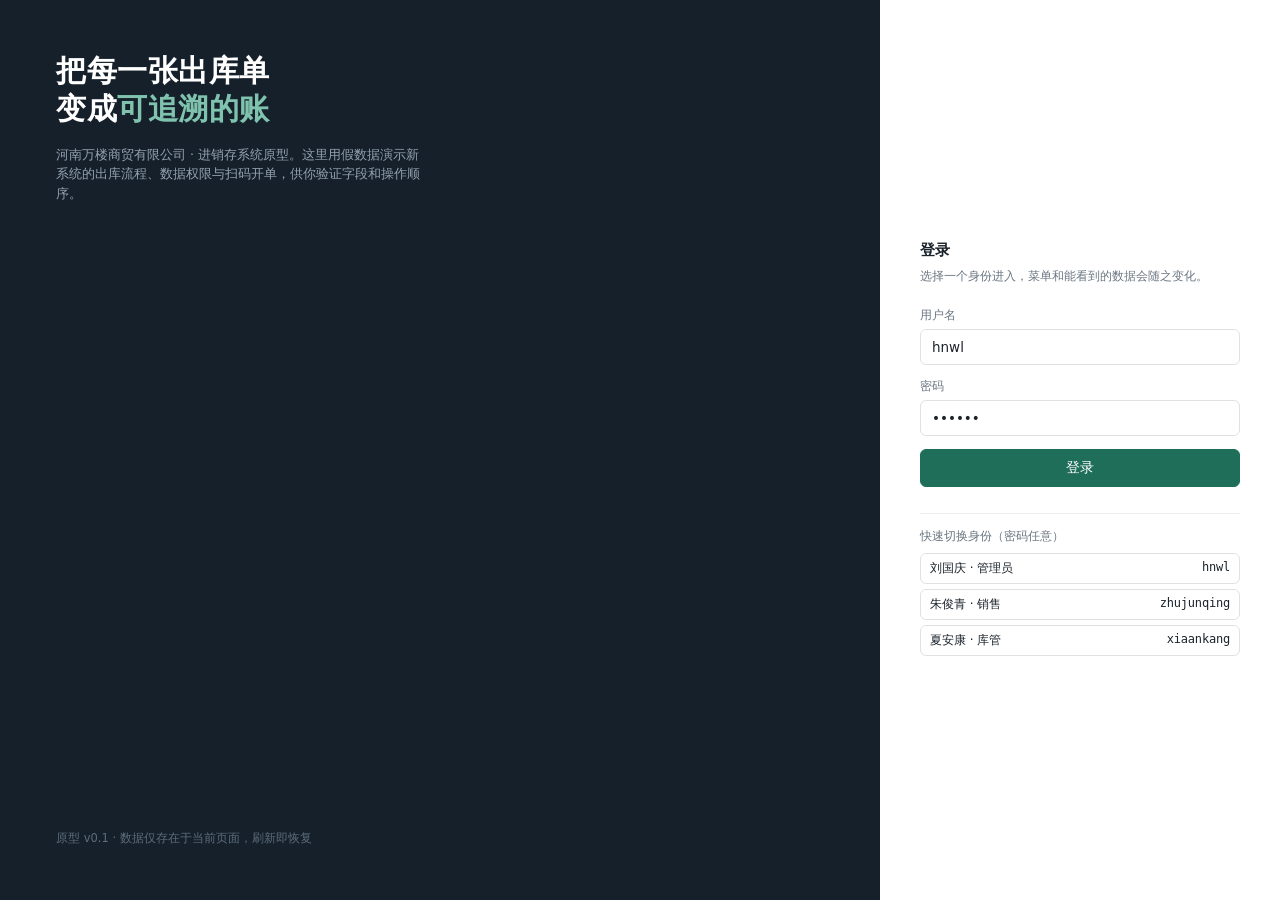
==== prototype/index.html @ 0d1f95a7 "初始化仓库：老系统框架梳理、出库单主线原型、供应商导入模板" ====
<!DOCTYPE html>
<html lang="zh-CN">
<head>
<meta charset="UTF-8">
<meta name="viewport" content="width=device-width, initial-scale=1">
<title>万楼进销存 · 原型</title>
<style>
:root{
  --ink:#16202B; --ink-2:#1E2B39; --ink-3:#2A3A4B;
  --paper:#F5F6F4; --line:#DFE3DF; --line-2:#EDEFEC;
  --text:#1B232B; --muted:#6B7681; --faint:#98A2AB;
  --brand:#1F6E5A; --brand-soft:#E6F0EC;
  --amber:#B9762B; --amber-soft:#FBF0E2;
  --rust:#A8442A; --rust-soft:#FAE9E4;
  --blue:#2C5C8A; --blue-soft:#E7EEF5;
  --r:6px;
  --mono:ui-monospace,"SF Mono",Menlo,Consolas,monospace;
  --sans:"Noto Sans SC","PingFang SC","Microsoft YaHei","Hiragino Sans GB",system-ui,sans-serif;
}
*{box-sizing:border-box}
html,body{margin:0;padding:0}
body{font-family:var(--sans);background:var(--paper);color:var(--text);font-size:13px;line-height:1.55;-webkit-font-smoothing:antialiased}
.num{font-variant-numeric:tabular-nums;font-feature-settings:"tnum"}
.mono{font-family:var(--mono);font-size:12px;letter-spacing:-.2px}
button{font-family:inherit;font-size:13px;cursor:pointer;border:none;background:none;color:inherit}
input,select,textarea{font-family:inherit;font-size:13px;color:var(--text)}
a{color:var(--brand);text-decoration:none}
:focus-visible{outline:2px solid var(--brand);outline-offset:1px}
@media (prefers-reduced-motion:reduce){*{transition:none!important;animation:none!important}}

/* ---------- shell ---------- */
.app{display:flex;min-height:100vh}
.side{width:172px;background:var(--ink);flex:0 0 172px;display:flex;flex-direction:column;position:sticky;top:0;height:100vh}
.logo{padding:16px 16px 14px;border-bottom:1px solid rgba(255,255,255,.07)}
.logo b{display:block;color:#fff;font-size:14px;letter-spacing:.5px;font-weight:600}
.logo span{display:block;color:#7C8A97;font-size:10.5px;margin-top:2px;letter-spacing:.3px}
.nav{overflow-y:auto;padding:6px 0 20px;flex:1}
.nav-group{padding:12px 16px 4px;color:#5D6C7A;font-size:10.5px;letter-spacing:.6px}
.nav a{display:flex;align-items:center;gap:8px;padding:7px 16px;color:#B8C4CE;font-size:12.5px;border-left:2px solid transparent}
.nav a:hover{background:var(--ink-2);color:#fff}
.nav a.on{background:var(--ink-2);color:#fff;border-left-color:#4FA88E}
.nav a.disabled{color:#4E5C69;cursor:not-allowed}
.nav a.disabled:hover{background:none}
.dot{width:4px;height:4px;border-radius:50%;background:currentColor;opacity:.5}

.main{flex:1;min-width:0;display:flex;flex-direction:column}
.top{height:48px;background:#fff;border-bottom:1px solid var(--line);display:flex;align-items:center;gap:14px;padding:0 20px;position:sticky;top:0;z-index:20}
.crumb{color:var(--muted);font-size:12px}
.crumb b{color:var(--text);font-weight:600}
.spacer{flex:1}
.role-switch{display:flex;align-items:center;gap:6px;background:var(--paper);border:1px solid var(--line);border-radius:var(--r);padding:3px 4px 3px 8px}
.role-switch select{border:none;background:none;padding:2px;font-size:12px}
.who{font-size:12px;color:var(--muted)}
.who b{color:var(--text);font-weight:600}
.content{padding:18px 20px 40px;max-width:1400px;width:100%}

/* ---------- primitives ---------- */
h1.page{font-size:17px;font-weight:600;margin:0 0 2px;letter-spacing:.2px}
.page-sub{color:var(--muted);font-size:12px;margin:0 0 14px}
.row{display:flex;gap:10px;align-items:center}
.btn{padding:6px 13px;border-radius:var(--r);border:1px solid var(--line);background:#fff;color:var(--text);font-size:12.5px;transition:background .12s}
.btn:hover{background:#FAFBFA}
.btn.primary{background:var(--brand);border-color:var(--brand);color:#fff}
.btn.primary:hover{background:#1A5E4D}
.btn.ghost{border-color:transparent;background:transparent;color:var(--muted);padding:5px 8px}
.btn.ghost:hover{background:var(--line-2);color:var(--text)}
.btn.sm{padding:3px 9px;font-size:12px}
.btn:disabled{opacity:.45;cursor:not-allowed}
.card{background:#fff;border:1px solid var(--line);border-radius:var(--r)}
.pad{padding:14px 16px}
.toolbar{display:flex;gap:8px;align-items:center;flex-wrap:wrap;margin-bottom:12px}
.field{display:flex;flex-direction:column;gap:4px}
.field>label{font-size:11.5px;color:var(--muted)}
.inp{border:1px solid var(--line);border-radius:var(--r);padding:6px 9px;background:#fff;min-width:0}
.inp:focus{border-color:var(--brand);outline:none;box-shadow:0 0 0 3px var(--brand-soft)}
.inp[readonly]{background:var(--paper);color:var(--muted)}

/* ---------- tables ---------- */
table{width:100%;border-collapse:collapse}
th{font-size:11.5px;font-weight:600;color:var(--muted);text-align:left;padding:9px 12px;border-bottom:1px solid var(--line);background:#FBFCFB;white-space:nowrap;position:sticky;top:0}
td{padding:9px 12px;border-bottom:1px solid var(--line-2);vertical-align:middle}
tbody tr:hover{background:#FCFDFC}
td.r,th.r{text-align:right}
.t-wrap{overflow:auto;max-height:calc(100vh - 220px)}

.tag{display:inline-block;padding:1.5px 7px;border-radius:3px;font-size:11.5px;line-height:1.55;white-space:nowrap}
.tag.wait{background:var(--amber-soft);color:var(--amber)}
.tag.ok{background:var(--brand-soft);color:var(--brand)}
.tag.no{background:var(--rust-soft);color:var(--rust)}
.tag.info{background:var(--blue-soft);color:var(--blue)}
.tag.mute{background:#F0F2F1;color:var(--muted)}

/* ---------- form ---------- */
.form-head{display:grid;grid-template-columns:repeat(auto-fit,minmax(158px,1fr));gap:12px 14px}
.sec-title{font-size:12px;font-weight:600;color:var(--text);margin:0 0 10px;display:flex;align-items:center;gap:8px}
.sec-title:after{content:"";flex:1;height:1px;background:var(--line-2)}
.lines{width:100%;border-collapse:collapse;margin-top:4px}
.lines th{position:static;background:#F7F9F7;font-size:11px;padding:7px 8px}
.lines td{padding:5px 8px;border-bottom:1px solid var(--line-2)}
.lines .cell{padding:4px 6px}
.lines input{border:1px solid transparent;background:transparent;border-radius:4px;padding:4px 6px;width:100%;text-align:right}
.lines input:hover{border-color:var(--line)}
.lines input:focus{border-color:var(--brand);background:#fff;outline:none;box-shadow:0 0 0 2px var(--brand-soft)}
.lines input.text{text-align:left}
.pick{display:block;width:100%;text-align:left;padding:5px 7px;border:1px dashed var(--line);border-radius:4px;color:var(--muted);font-size:12.5px;background:#fff}
.pick:hover{border-color:var(--brand);color:var(--brand);background:var(--brand-soft)}
.picked{font-size:12px;line-height:1.35}
.picked b{display:block;font-weight:600;color:var(--text)}
.picked span{color:var(--muted)}
.stockinfo{font-size:10.5px;color:var(--muted);margin-top:2px;white-space:nowrap}
.stockinfo b{font-weight:600;color:var(--brand)}
.stockinfo b.low{color:var(--rust)}
.rm{padding:2px 5px;color:var(--faint);border-radius:3px}
.rm:hover{color:var(--rust);background:var(--rust-soft)}
.total-bar{display:flex;justify-content:flex-end;gap:26px;padding:12px 4px 2px;align-items:baseline}
.total-bar div{text-align:right}
.total-bar span{display:block;font-size:11px;color:var(--muted)}
.total-bar b{font-size:16px;font-weight:600;font-variant-numeric:tabular-nums}
.total-bar b.big{color:var(--brand);font-size:19px}

.footbar{display:flex;gap:10px;align-items:center;margin-top:16px;padding-top:14px;border-top:1px solid var(--line-2)}
.hint{font-size:11.5px;color:var(--faint)}

/* ---------- modal ---------- */
.mask{position:fixed;inset:0;background:rgba(22,32,43,.42);z-index:60;display:flex;align-items:flex-start;justify-content:center;padding-top:7vh}
.modal{background:#fff;border-radius:8px;width:min(860px,94vw);max-height:82vh;display:flex;flex-direction:column;box-shadow:0 12px 40px rgba(0,0,0,.18)}
.modal header{padding:13px 16px;border-bottom:1px solid var(--line);display:flex;align-items:center;gap:10px}
.modal header b{font-size:13.5px;font-weight:600}
.modal .body{overflow:auto;padding:0}
.modal footer{padding:11px 16px;border-top:1px solid var(--line);display:flex;gap:8px;justify-content:flex-end}
.pick-row{cursor:pointer}
.pick-row:hover{background:var(--brand-soft)}
.x{margin-left:auto;font-size:16px;color:var(--faint);padding:2px 6px;border-radius:4px}
.x:hover{background:var(--line-2);color:var(--text)}

/* ---------- login ---------- */
.login{min-height:100vh;display:grid;grid-template-columns:1fr 400px}
.login .left{background:var(--ink);color:#fff;padding:52px 56px;display:flex;flex-direction:column;justify-content:space-between}
.login .left h2{font-size:30px;line-height:1.28;margin:0;font-weight:600;letter-spacing:.5px;max-width:15em}
.login .left h2 em{font-style:normal;color:#7FC3AE}
.login .left p{color:#93A2AF;font-size:12.5px;max-width:30em;margin:16px 0 0}
.login .foot{color:#5D6C7A;font-size:11.5px}
.login .right{background:#fff;padding:52px 40px;display:flex;flex-direction:column;justify-content:center}
.login .right h3{font-size:15px;margin:0 0 4px;font-weight:600}
.login .right p{color:var(--muted);font-size:12px;margin:0 0 22px}
.login .field{margin-bottom:13px}
.login .inp{padding:9px 11px;font-size:13.5px}
.login .btn{width:100%;justify-content:center;padding:9px;font-size:13.5px}
.demo-users{margin-top:26px;border-top:1px solid var(--line-2);padding-top:14px}
.demo-users div{font-size:11.5px;color:var(--muted);margin-bottom:7px}
.demo-user{display:flex;width:100%;justify-content:space-between;padding:6px 9px;border:1px solid var(--line);border-radius:var(--r);margin-bottom:5px;font-size:12px}
.demo-user:hover{border-color:var(--brand);background:var(--brand-soft)}

/* ---------- mobile scan ---------- */
.scan-wrap{display:flex;gap:26px;flex-wrap:wrap;align-items:flex-start}
.phone{width:300px;background:#fff;border:1px solid var(--line);border-radius:22px;padding:12px;box-shadow:0 8px 24px rgba(22,32,43,.08)}
.phone .cam{background:#0D1419;border-radius:12px;height:190px;position:relative;overflow:hidden;display:flex;align-items:center;justify-content:center}
.cam .frame{width:150px;height:110px;border:1.5px solid rgba(127,195,174,.75);border-radius:6px;position:relative}
.cam .laser{position:absolute;left:6px;right:6px;height:1.5px;background:#7FC3AE;box-shadow:0 0 8px #7FC3AE;animation:scan 2.2s ease-in-out infinite}
@keyframes scan{0%,100%{top:12px}50%{top:96px}}
.cam small{position:absolute;bottom:8px;color:#7C8A97;font-size:10px}
.phone .list{margin-top:10px}
.phone .line{display:flex;justify-content:space-between;padding:7px 4px;border-bottom:1px solid var(--line-2);font-size:12px}
.phone .line small{color:var(--muted);display:block}
.phone .btns{display:flex;gap:6px;margin-top:10px}
.phone .btns .btn{flex:1;text-align:center;padding:7px 0;font-size:12px}
.aside-note{flex:1;min-width:260px;font-size:12.5px;color:var(--muted);line-height:1.75}
.aside-note h4{font-size:13px;color:var(--text);margin:0 0 8px;font-weight:600}
.aside-note code{font-family:var(--mono);background:var(--paper);padding:1px 5px;border-radius:3px;font-size:11.5px;color:var(--text)}

.banner{background:var(--blue-soft);border:1px solid #CFDFEE;color:#24507A;border-radius:var(--r);padding:8px 12px;font-size:12px;margin-bottom:14px;display:flex;gap:8px;align-items:center}
.banner b{font-weight:600}
.empty{text-align:center;color:var(--faint);padding:46px 10px;font-size:12.5px}
.toast{position:fixed;bottom:24px;left:50%;transform:translateX(-50%);background:var(--ink);color:#fff;padding:9px 16px;border-radius:var(--r);font-size:12.5px;z-index:80;box-shadow:0 6px 20px rgba(0,0,0,.2)}
</style>
</head>
<body>
<div id="root"></div>
<div id="overlay"></div>
<script>
/* =========================================================
   万楼进销存 · 出库单主线原型
   数据全部在内存，刷新即重置。仅用于流程验证。
   ========================================================= */

const RATE = 13;
const money = n => (Math.round(n * 100) / 100).toLocaleString('zh-CN', {minimumFractionDigits: 2, maximumFractionDigits: 2});
const qty = n => (Math.round(n * 1000) / 1000).toLocaleString('zh-CN');
const esc = s => String(s ?? '').replace(/[&<>"]/g, c => ({'&':'&amp;','<':'&lt;','>':'&gt;','"':'&quot;'}[c]));

/* ---------- 用户与角色 ---------- */
const USERS = [
  {id:'u1', name:'刘国庆', login:'hnwl', role:'管理员', scope:'all'},
  {id:'u2', name:'朱俊青', login:'zhujunqing', role:'销售', scope:'own'},
  {id:'u3', name:'夏安康', login:'xiaankang', role:'库管', scope:'audit'}
];

/* ---------- 基础资料 ---------- */
const BRANDS = ['3M','德乐','沃尔','上升','中垒','ABB','国产','长园'];
const UNITS = ['套','个','箱','米','卷','包','付'];

const MATERIALS = [
  {id:'m01', sn:'10001004', brand:'3M',   name:'10kV三芯户内终端',        model:'5623PST-G-CN',      unit:'箱', barcode:'6901234500017', stock:171, cost:496.90, min:20, max:400, price:690.00},
  {id:'m02', sn:'10001005', brand:'3M',   name:'10kV三芯户内终端',        model:'5624PST-G1-CN',     unit:'箱', barcode:'6901234500024', stock:178, cost:592.29, min:20, max:400, price:820.00},
  {id:'m03', sn:'10001006', brand:'3M',   name:'10kV三芯户内终端',        model:'5624PST-G2-CN',     unit:'箱', barcode:'6901234500031', stock:267, cost:624.97, min:20, max:400, price:860.00},
  {id:'m04', sn:'10001007', brand:'3M',   name:'10kV三芯户内终端',        model:'5625PST-G-CN',      unit:'箱', barcode:'6901234500048', stock:96,  cost:688.30, min:15, max:300, price:940.00},
  {id:'m05', sn:'10001008', brand:'3M',   name:'10kV单芯户内终端',        model:'5623K-CN',          unit:'套', barcode:'6901234500055', stock:212, cost:318.40, min:30, max:500, price:450.00},
  {id:'m06', sn:'30013112', brand:'德乐', name:'10kV冷缩三芯户内终端',    model:'德乐NLS-15/3.1(25-50)', unit:'套', barcode:'6970453301129', stock:64, cost:186.20, min:20, max:300, price:268.00},
  {id:'m07', sn:'0013030',  brand:'德乐', name:'德乐低压热缩终端',        model:'SY-1/4.2（70-120）', unit:'套', barcode:'6970453001304', stock:12, cost:42.80,  min:30, max:400, price:65.00},
  {id:'m08', sn:'0043179',  brand:'上升', name:'钎焊铜铝端子',            model:'DTLQ-95',           unit:'个', barcode:'6930017004319', stock:1840,cost:8.65,   min:200,max:3000,price:13.50},
  {id:'m09', sn:'0043231',  brand:'上升', name:'钎焊铜铝端子',            model:'DTL-S-240',         unit:'个', barcode:'6930017004326', stock:620, cost:22.40,  min:100,max:1500,price:34.00},
  {id:'m10', sn:'4000120',  brand:'沃尔', name:'沃尔10kV冷缩三芯户内终端150-240', model:'沃尔150-240', unit:'套', barcode:'6971488001203', stock:88, cost:283.19, min:20, max:200, price:396.00},
  {id:'m11', sn:'4000121',  brand:'沃尔', name:'沃尔10kV三芯户内终端25-50', model:'沃尔25-50',    unit:'套', barcode:'6971488001210', stock:53, cost:245.13, min:20, max:200, price:342.00},
  {id:'m12', sn:'5000031',  brand:'中垒', name:'热缩管母排盒',            model:'ZLM-10/3',          unit:'付', barcode:'6950334000311', stock:340, cost:36.50,  min:50, max:600, price:56.00},
  {id:'m13', sn:'6000118',  brand:'ABB',  name:'冷缩中间接头',            model:'CSTI-15/3',         unit:'套', barcode:'6907822001185', stock:27, cost:742.60, min:10, max:120, price:1020.00},
  {id:'m14', sn:'7000205',  brand:'长园', name:'绝缘热缩带',              model:'CY-50mm',           unit:'卷', barcode:'6923445002052', stock:410, cost:18.90,  min:50, max:800, price:29.00}
];

const CLIENTS = [
  {id:'c01', sn:'C000052024052800001', name:'武汉鑫骏沙商贸有限公司',     region:'湖北武汉', sales:'朱俊青', level:'L1', credit:100000},
  {id:'c02', sn:'C000052024052800002', name:'万楼淘宝店',                 region:'河南郑州', sales:'朱俊青', level:'L1', credit:0},
  {id:'c03', sn:'C000052024052800003', name:'重庆九度机电设备有限公司',   region:'重庆',     sales:'夏安康', level:'L1', credit:80000},
  {id:'c04', sn:'C000052024060100004', name:'山东明尔信电气有限公司',     region:'山东济南', sales:'夏安康', level:'L2', credit:60000},
  {id:'c05', sn:'C000052024060100005', name:'罗定天玑星',                 region:'广东云浮', sales:'朱俊青', level:'L1', credit:0},
  {id:'c06', sn:'C000052024060100006', name:'陕西杰创自动化有限公司',     region:'陕西西安', sales:'夏天行', level:'L1', credit:150000},
  {id:'c07', sn:'C000052024060100007', name:'江苏通光电子线缆股份有限公司', region:'江苏南通', sales:'杨莉',   level:'L2', credit:200000},
  {id:'c08', sn:'C000052024060100008', name:'郑州深沃电气科技有限公司',   region:'河南郑州', sales:'朱俊青', level:'L1', credit:50000}
];

const SUPPLIERS = [
  {id:'s06', sn:'3006', name:'郑州深沃电气科技有限公司'},
  {id:'s02', sn:'3002', name:'宁波豪洋高新物资有限公司'},
  {id:'s01', sn:'3001', name:'郑州龙升机电设备有限公司'},
  {id:'s10', sn:'3010', name:'温州上升电力科技有限公司'}
];

/* ---------- 初始单据 ---------- */
let DOC_SEQ = 2712;
const ledgers = [];

const docs = [
  {id:'d1', sn:'hnwlo000052026102102711', date:'2026-10-21', clientId:'c05', sales:'朱俊青', stock:'郑州公司仓',
   contract:'HNWLS00120261014031', invoiceStatus:2, status:'ok', note:'客户自提', createBy:'朱俊青', auditBy:'刘国庆',
   lines:[{mid:'m01', n:6, taxUnit:690}, {mid:'m08', n:120, taxUnit:13.5}]},
  {id:'d2', sn:'hnwlo000052026102102710', date:'2026-10-21', clientId:'c05', sales:'朱俊青', stock:'郑州公司仓',
   contract:'HNWLS00420261009021', invoiceStatus:0, status:'ok', note:'', createBy:'朱俊青', auditBy:'刘国庆',
   lines:[{mid:'m02', n:8, taxUnit:820}, {mid:'m05', n:4, taxUnit:450}]},
  {id:'d3', sn:'hnwlo000052026102102709', date:'2026-10-21', clientId:'c04', sales:'夏安康', stock:'郑州公司仓',
   contract:'HNWLS00420261021011', invoiceStatus:1, status:'wait', note:'等客户确认收货地址', createBy:'夏安康',
   lines:[{mid:'m06', n:14, taxUnit:268}]},
  {id:'d4', sn:'hnwlo000052026102002708', date:'2026-10-20', clientId:'c01', sales:'朱俊青', stock:'郑州公司仓',
   contract:'HNWLS00120261020027', invoiceStatus:0, status:'wait', note:'', createBy:'朱俊青',
   lines:[{mid:'m03', n:10, taxUnit:860}, {mid:'m09', n:50, taxUnit:34}]},
  {id:'d5', sn:'hnwlo000052026101902705', date:'2026-10-19', clientId:'c06', sales:'夏天行', stock:'郑州公司仓',
   contract:'HNWLS01720261019012', invoiceStatus:2, status:'no', note:'', createBy:'夏天行', auditBy:'刘国庆',
   auditReason:'客户要求改型号，驳回重开', lines:[{mid:'m13', n:2, taxUnit:1020}]},
  {id:'d6', sn:'hnwlo000052026101802702', date:'2026-10-18', clientId:'c07', sales:'杨莉', stock:'郑州公司仓',
   contract:'HNWLS01320261018008', invoiceStatus:1, status:'ok', note:'随车发货', createBy:'杨莉', auditBy:'刘国庆',
   lines:[{mid:'m04', n:3, taxUnit:940}, {mid:'m14', n:40, taxUnit:29}]}
];

/* 已审核单据的库存已扣，这里同步扣掉，避免演示数字对不上 */
docs.filter(d => d.status === 'ok').forEach(d => {
  d.lines.forEach(l => {
    const m = MATERIALS.find(x => x.id === l.mid);
    if (m) { m.stock -= l.n; ledgers.push({date:d.date, sn:d.sn, mid:l.mid, n:-l.n, after:m.stock}); }
  });
});

/* ---------- 状态 ---------- */
const S = {
  user: null,
  view: 'out-list',       // out-list | out-new | out-detail | stock | scan
  detailId: null,
  draft: null,
  stockKw: '',
  docStatus: '',
  toast: null
};

/* ---------- 计算 ---------- */
function lineCalc(l) {
  const q = Number(l.n) || 0;
  const t = Number(l.taxUnit) || 0;
  const taxSum = q * t;
  const noUnit = t / (1 + RATE / 100);
  return {q, taxUnit: t, taxSum, noUnit, noSum: taxSum / (1 + RATE / 100)};
}
function docTotals(d) {
  let tax = 0, no = 0;
  d.lines.forEach(l => { const c = lineCalc(l); tax += c.taxSum; no += c.noSum; });
  return {tax, no};
}
/* 可用 = 实存 - 待审核单据占用 */
function lockedQty(mid) {
  let n = 0;
  docs.filter(d => d.status === 'wait').forEach(d => d.lines.forEach(l => { if (l.mid === mid) n += Number(l.n) || 0; }));
  if (S.draft) S.draft.lines.forEach(l => { if (l.mid === mid) n += Number(l.n) || 0; });
  return n;
}
const mat = id => MATERIALS.find(m => m.id === id);
const cli = id => CLIENTS.find(c => c.id === id);
const avail = mid => { const m = mat(mid); return m ? m.stock - lockedQty(mid) : 0; };

/* 数据级权限：销售只看自己的 */
function visibleDocs() {
  if (S.user.scope === 'all') return docs;
  if (S.user.scope === 'audit') return docs;
  return docs.filter(d => d.sales === S.user.name || d.createBy === S.user.name);
}
function visibleClients() {
  if (S.user.scope === 'own') return CLIENTS.filter(c => c.sales === S.user.name);
  return CLIENTS;
}

/* ---------- 路由 ---------- */
function go(view, id) {
  S.view = view;
  if (id !== undefined) S.detailId = id;
  if (view === 'out-new' && !S.draft) S.draft = newDraft();
  render();
  window.scrollTo(0, 0);
}
function newDraft() {
  const today = new Date();
  const iso = today.toISOString().slice(0, 10);
  return {date: iso, clientId:'', sales: S.user.name, stock:'郑州公司仓',
          contract:'', invoiceStatus:2, note:'', receiving:'', logistics:'', lines:[]};
}
function toast(msg) {
  S.toast = msg;
  render();
  setTimeout(() => { S.toast = null; render(); }, 2200);
}

/* =========================================================
   渲染
   ========================================================= */
function render() {
  const root = document.getElementById('root');
  if (!S.user) { root.innerHTML = viewLogin(); return; }
  root.innerHTML = `<div class="app">
    ${viewSide()}
    <div class="main">
      ${viewTop()}
      <div class="content">${viewBody()}</div>
    </div>
  </div>${S.toast ? `<div class="toast">${esc(S.toast)}</div>` : ''}`;
  document.getElementById('overlay').innerHTML = '';
}

/* ---------- 登录 ---------- */
function viewLogin() {
  return `<div class="login">
    <div class="left">
      <div>
        <h2>把每一张出库单<br>变成<em>可追溯的账</em></h2>
        <p>河南万楼商贸有限公司 · 进销存系统原型。这里用假数据演示新系统的出库流程、数据权限与扫码开单，供你验证字段和操作顺序。</p>
      </div>
      <div class="foot">原型 v0.1 · 数据仅存在于当前页面，刷新即恢复</div>
    </div>
    <div class="right">
      <h3>登录</h3>
      <p>选择一个身份进入，菜单和能看到的数据会随之变化。</p>
      <div class="field"><label>用户名</label><input class="inp" id="lg-u" value="hnwl"></div>
      <div class="field"><label>密码</label><input class="inp" type="password" id="lg-p" value="123456"></div>
      <button class="btn primary" onclick="doLogin()">登录</button>
      <div class="demo-users">
        <div>快速切换身份（密码任意）</div>
        ${USERS.map(u => `<button class="demo-user" onclick="loginAs('${u.id}')">
          <span>${esc(u.name)} · ${esc(u.role)}</span><span class="mono">${esc(u.login)}</span></button>`).join('')}
      </div>
    </div>
  </div>`;
}
function loginAs(id) { S.user = USERS.find(u => u.id === id); S.view = 'out-list'; render(); }
function doLogin() {
  const name = document.getElementById('lg-u').value.trim();
  const u = USERS.find(x => x.login === name) || USERS[0];
  S.user = u; S.view = 'out-list'; render();
}

/* ---------- 侧边栏 ---------- */
function viewSide() {
  const u = S.user;
  const can = S.view;
  const item = (label, view, role) => {
    const locked = role && role !== u.scope;
    return `<a href="#" class="${can===view?'on':''} ${locked?'disabled':''}"
      ${locked?'':`onclick="go('${view}');return false;"`}>${label}</a>`;
  };
  return `<aside class="side">
    <div class="logo"><b>万楼进销存</b><span>河南万楼商贸有限公司</span></div>
    <nav class="nav">
      <div class="nav-group">库存</div>
      ${item('出库单','out-list')}
      ${item('新建出库单','out-new')}
      ${item('库存查询','stock')}
      ${item('扫码出库','scan')}
      <div class="nav-group">基础资料</div>
      <a href="#" class="disabled">入库单</a>
      <a href="#" class="disabled">客户管理</a>
      <a href="#" class="disabled">物料管理</a>
      <a href="#" class="disabled">供应商管理</a>
      <div class="nav-group">报表</div>
      <a href="#" class="disabled">收发存汇总</a>
      <a href="#" class="disabled">应收账款</a>
      <div class="nav-group">系统</div>
      <a href="#" class="disabled">用户与角色</a>
      <a href="#" class="disabled">审批流程</a>
    </nav>
  </aside>`;
}
function viewTop() {
  const titles = {'out-list':'出库单','out-new':'新建出库单','out-detail':'出库单详情','stock':'库存查询','scan':'扫码出库'};
  const u = S.user;
  return `<div class="top">
    <div class="crumb">库存 / <b>${titles[S.view] || ''}</b></div>
    <div class="spacer"></div>
    <div class="role-switch">
      <span class="who">切换身份</span>
      <select onchange="loginAs(this.value)">
        ${USERS.map(x => `<option value="${x.id}" ${x.id===u.id?'selected':''}>${esc(x.name)} · ${esc(x.role)}</option>`).join('')}
      </select>
    </div>
    <div class="who">当前：<b>${esc(u.name)}</b>（${esc(u.role)}）</div>
    <button class="btn ghost" onclick="S.user=null;render()">退出</button>
  </div>`;
}

function viewBody() {
  if (S.view === 'out-list') return viewOutList();
  if (S.view === 'out-new') return viewOutNew();
  if (S.view === 'out-detail') return viewOutDetail();
  if (S.view === 'stock') return viewStock();
  if (S.view === 'scan') return viewScan();
  return '';
}

/* ---------- 出库单列表 ---------- */
function viewOutList() {
  const u = S.user;
  let list = visibleDocs();
  if (S.docStatus) list = list.filter(d => d.status === S.docStatus);
  list = list.slice().sort((a, b) => b.sn.localeCompare(a.sn));
  const stTag = s => s === 'ok' ? '<span class="tag ok">审核通过</span>'
    : s === 'no' ? '<span class="tag no">审核驳回</span>' : '<span class="tag wait">待审核</span>';
  const invTag = i => i === 0 ? '<span class="tag mute">暂不开票</span>'
    : i === 1 ? '<span class="tag info">已开票</span>' : '<span class="tag mute">随货开</span>';

  const banner = u.scope === 'own'
    ? `<div class="banner"><b>销售权限</b>当前身份是销售「${esc(u.name)}」，只能看到自己负责的客户和单据。切到管理员可以看全部。</div>`
    : u.scope === 'audit'
    ? `<div class="banner"><b>库管权限</b>能看到全部单据，但只有审核和扫码权限，不能改客户资料和价格。</div>`
    : `<div class="banner"><b>管理员权限</b>全部客户、全部单据、全部价格可见，可审核可改。</div>`;

  return `${banner}
  <h1 class="page">出库单</h1>
  <p class="page-sub">共 ${list.length} 张单据${u.scope==='own'?'（我的）':'（全部）'}。点单号看详情，待审核的可以审核。</p>
  <div class="toolbar">
    <select class="inp" onchange="S.docStatus=this.value;render()">
      <option value="">全部状态</option>
      <option value="wait" ${S.docStatus==='wait'?'selected':''}>待审核</option>
      <option value="ok" ${S.docStatus==='ok'?'selected':''}>审核通过</option>
      <option value="no" ${S.docStatus==='no'?'selected':''}>审核驳回</option>
    </select>
    <div class="spacer"></div>
    <button class="btn primary" onclick="S.draft=null;go('out-new')">新建出库单</button>
  </div>
  <div class="card">
    <div class="t-wrap">
      <table>
        <thead><tr>
          <th>出库单号</th><th>出库日期</th><th>客户</th><th>销售</th><th>销售合同</th>
          <th>状态</th><th>发票</th><th class="r">含税总价</th><th class="r">不含税</th><th>发起人</th>
        </tr></thead>
        <tbody>
        ${list.length ? list.map(d => {
          const t = docTotals(d);
          return `<tr>
            <td><a href="#" class="mono" onclick="go('out-detail','${d.id}');return false;">${esc(d.sn)}</a></td>
            <td class="num">${esc(d.date)}</td>
            <td>${esc(cli(d.clientId)?.name || '—')}</td>
            <td>${esc(d.sales)}</td>
            <td class="mono">${esc(d.contract || '—')}</td>
            <td>${stTag(d.status)}</td>
            <td>${invTag(d.invoiceStatus)}</td>
            <td class="r num"><b>${money(t.tax)}</b></td>
            <td class="r num" style="color:var(--muted)">${money(t.no)}</td>
            <td>${esc(d.createBy)}</td>
          </tr>`;
        }).join('') : `<tr><td colspan="10" class="empty">这个筛选下没有单据</td></tr>`}
        </tbody>
      </table>
    </div>
  </div>`;
}

/* ---------- 新建出库单 ---------- */
function viewOutNew() {
  const d = S.draft;
  const myClients = visibleClients();
  const client = cli(d.clientId);
  const totals = docTotals(d);
  const canEdit = true;

  const lineRows = d.lines.map((l, i) => {
    const m = mat(l.mid);
    const c = lineCalc(l);
    const av = avail(l.mid);
    return `<tr>
      <td style="width:26px;color:var(--faint)" class="num">${i+1}</td>
      <td style="min-width:210px">
        <div class="picked">
          <b>${esc(m.brand)} ${esc(m.name)}</b>
          <span class="mono">${esc(m.sn)}</span> · ${esc(m.model)} · ${esc(m.unit)}
          <div class="stockinfo">可用库存 <b class="${av<=0?'low':''}">${qty(av)}</b> ${esc(m.unit)}
            · 上次不含税进价 ${money(m.cost)}</div>
        </div>
      </td>
      <td class="cell r" style="width:96px"><input class="num" type="number" min="0" step="1" value="${l.n}" oninput="setLine(${i},'n',this.value)"></td>
      <td class="cell r" style="width:104px"><input class="num" type="number" min="0" step="0.01" value="${l.taxUnit}" oninput="setLine(${i},'taxUnit',this.value)"></td>
      <td class="r num" style="width:110px;color:var(--muted)">${money(c.noUnit)}</td>
      <td class="r num" style="width:112px"><b>${money(c.taxSum)}</b></td>
      <td class="r num" style="width:112px;color:var(--muted)">${money(c.noSum)}</td>
      <td style="width:34px"><button class="rm" title="删除这一行" onclick="delLine(${i})">✕</button></td>
    </tr>`;
  }).join('');

  return `
  <div class="row" style="margin-bottom:12px">
    <h1 class="page" style="margin:0">新建出库单</h1>
    <span class="hint">运费、物流、开票信息都可以先空着，审核前补齐即可</span>
    <div class="spacer"></div>
    <button class="btn" onclick="S.draft=null;go('out-list')">取消</button>
  </div>

  <div class="card pad" style="margin-bottom:14px">
    <div class="sec-title">表头</div>
    <div class="form-head">
      <div class="field"><label>出库日期 *</label>
        <input class="inp" type="date" value="${d.date}" onchange="S.draft.date=this.value;render()"></div>
      <div class="field"><label>仓库 *</label>
        <select class="inp"><option>郑州公司仓</option></select></div>
      <div class="field"><label>客户 *</label>
        <select class="inp" onchange="S.draft.clientId=this.value;render()">
          <option value="">请选择客户</option>
          ${myClients.map(c => `<option value="${c.id}" ${c.id===d.clientId?'selected':''}>${esc(c.name)}（${esc(c.level)}）</option>`).join('')}
        </select></div>
      <div class="field"><label>销售员 *</label>
        <select class="inp" onchange="S.draft.sales=this.value;render()">
          ${USERS.map(x => `<option ${x.name===d.sales?'selected':''}>${esc(x.name)}</option>`).join('')}
        </select></div>
      <div class="field"><label>销售合同号</label>
        <input class="inp mono" value="${esc(d.contract)}" placeholder="可留空" oninput="S.draft.contract=this.value"></div>
      <div class="field"><label>税率</label>
        <input class="inp" value="13%" readonly></div>
    </div>
    ${client ? `<div class="hint" style="margin-top:10px">收货信息：${esc(client.region)} · 负责销售 ${esc(client.sales)} · 资信额度 ${money(client.credit)} 元</div>` : ''}
  </div>

  <div class="card" style="margin-bottom:14px">
    <div class="pad" style="padding-bottom:0">
      <div class="sec-title">明细</div>
    </div>
    <div style="overflow:auto">
      <table class="lines">
        <thead><tr>
          <th style="width:26px"></th><th>商品（编号 / 型号 / 单位）</th>
          <th class="r" style="width:96px">数量</th>
          <th class="r" style="width:104px">含税单价</th>
          <th class="r" style="width:110px">不含税单价</th>
          <th class="r" style="width:112px">含税总价</th>
          <th class="r" style="width:112px">不含税总价</th>
          <th style="width:34px"></th>
        </tr></thead>
        <tbody>
          ${lineRows || `<tr><td colspan="8" class="empty" style="padding:26px">
            还没有商品。点下面的「添加商品」，可以用编号、名称、型号或条码搜。</td></tr>`}
          <tr><td colspan="8" style="padding:8px 10px">
            <button class="btn sm" onclick="openPicker()">＋ 添加商品</button>
            <span class="hint" style="margin-left:10px">填数量和一个价格，另一个价格会按 13% 自动算出来</span>
          </td></tr>
        </tbody>
      </table>
    </div>
  </div>

  <div class="total-bar">
    <div><span>不含税总价</span><b>${money(totals.no)}</b></div>
    <div><span>含税总价</span><b class="big">${money(totals.tax)}</b></div>
  </div>

  <div class="card pad" style="margin-top:14px">
    <div class="sec-title">发货与开票（选填）</div>
    <div class="form-head" style="grid-template-columns:2fr 1fr 1fr">
      <div class="field"><label>发货地址 / 收货人</label>
        <input class="inp" value="${esc(d.receiving)}" placeholder="例如：河南省郑州市金水区…张工 13800000000"
          oninput="S.draft.receiving=this.value"></div>
      <div class="field"><label>物流公司</label>
        <input class="inp" value="${esc(d.logistics)}" placeholder="选填" oninput="S.draft.logistics=this.value"></div>
      <div class="field"><label>发票状态</label>
        <select class="inp" onchange="S.draft.invoiceStatus=Number(this.value)">
          <option value="0" ${d.invoiceStatus===0?'selected':''}>发票暂不开</option>
          <option value="1" ${d.invoiceStatus===1?'selected':''}>发票已开</option>
          <option value="2" ${d.invoiceStatus===2?'selected':''}>发票随货开</option>
        </select></div>
    </div>
    <div class="field" style="margin-top:12px;max-width:640px"><label>单据备注</label>
      <input class="inp" value="${esc(d.note)}" placeholder="选填" oninput="S.draft.note=this.value"></div>
  </div>

  <div class="footbar">
    <button class="btn primary" onclick="submitDraft()">提交审批</button>
    <button class="btn" onclick="S.draft=null;go('out-list')">取消</button>
    <span class="hint">提交后状态为「待审核」，库存立刻显示为锁库占用；审核通过才真正扣减。</span>
  </div>`;
}

/* ---------- 单据详情 ---------- */
function viewOutDetail() {
  const d = docs.find(x => x.id === S.detailId);
  if (!d) return '<div class="empty">单据不存在</div>';
  const t = docTotals(d);
  const client = cli(d.clientId);
  const stTag = d.status === 'ok' ? '<span class="tag ok">审核通过</span>'
    : d.status === 'no' ? '<span class="tag no">审核驳回</span>' : '<span class="tag wait">待审核</span>';
  const canAudit = S.user.scope !== 'own' && d.status === 'wait';

  return `
  <div class="row" style="margin-bottom:12px">
    <h1 class="page" style="margin:0">${esc(d.sn)}</h1>
    ${stTag}
    <div class="spacer"></div>
    <button class="btn" onclick="go('out-list')">返回列表</button>
  </div>

  <div class="card pad" style="margin-bottom:14px">
    <div class="form-head">
      <div class="field"><label>出库日期</label><div class="num">${esc(d.date)}</div></div>
      <div class="field"><label>客户</label><div>${esc(client?.name || '—')}</div></div>
      <div class="field"><label>销售员</label><div>${esc(d.sales)}</div></div>
      <div class="field"><label>销售合同</label><div class="mono">${esc(d.contract || '—')}</div></div>
      <div class="field"><label>仓库</label><div>${esc(d.stock)}</div></div>
      <div class="field"><label>发起人</label><div>${esc(d.createBy)}</div></div>
    </div>
  </div>

  <div class="card" style="margin-bottom:14px">
    <div class="t-wrap" style="max-height:none">
      <table>
        <thead><tr><th>品牌</th><th>名称</th><th>型号</th><th>单位</th>
          <th class="r">数量</th><th class="r">含税单价</th><th class="r">含税总价</th><th class="r">不含税总价</th></tr></thead>
        <tbody>${d.lines.map(l => {
          const m = mat(l.mid), c = lineCalc(l);
          return `<tr><td>${esc(m.brand)}</td><td>${esc(m.name)}</td>
            <td class="mono">${esc(m.model)}</td><td>${esc(m.unit)}</td>
            <td class="r num">${qty(c.q)}</td><td class="r num">${money(c.taxUnit)}</td>
            <td class="r num"><b>${money(c.taxSum)}</b></td><td class="r num" style="color:var(--muted)">${money(c.noSum)}</td></tr>`;
        }).join('')}</tbody>
      </table>
    </div>
    <div class="total-bar" style="padding:12px 16px 14px">
      <div><span>不含税总价</span><b>${money(t.no)}</b></div>
      <div><span>含税总价</span><b class="big">${money(t.tax)}</b></div>
    </div>
  </div>

  <div class="card pad">
    <div class="sec-title">审批轨迹</div>
    <div style="font-size:12.5px;color:var(--muted);line-height:2">
      节点 1 · 出库单申请 — ${esc(d.createBy)} 提交于 ${esc(d.date)}<br>
      节点 2 · 出库单审核 — ${d.status === 'wait' ? '等待审核人中' :
        `${esc(d.auditBy || '—')} ${d.status === 'ok' ? '审核通过' : '审核驳回'}
         ${d.auditReason ? `<span style="color:var(--rust)">理由：${esc(d.auditReason)}</span>` : ''}`}
    </div>
    ${canAudit ? `<div class="footbar">
      <button class="btn primary" onclick="auditDoc('${d.id}','ok')">审核通过并扣库存</button>
      <button class="btn" onclick="auditDoc('${d.id}','no')">驳回</button>
      <span class="hint">审核通过后，库存数量立即减少，并写入库存流水</span>
    </div>` : ''}
  </div>`;
}

/* ---------- 库存查询 ---------- */
function viewStock() {
  const kw = S.stockKw.trim().toLowerCase();
  const rows = MATERIALS.filter(m => !kw || [m.sn, m.name, m.model, m.brand, m.barcode]
    .join(' ').toLowerCase().includes(kw));
  return `
  <h1 class="page">库存查询</h1>
  <p class="page-sub">可用数量 = 实存 − 待审核单据占用。低于最低库存的会标红。</p>
  <div class="toolbar">
    <input class="inp" style="width:280px" placeholder="搜编号、名称、型号、品牌或扫条码"
      value="${esc(S.stockKw)}" oninput="S.stockKw=this.value;render()">
    <span class="hint">${rows.length} 个物料</span>
  </div>
  <div class="card"><div class="t-wrap"><table>
    <thead><tr><th>编号</th><th>品牌</th><th>名称</th><th>型号</th><th>单位</th>
      <th class="r">实存</th><th class="r">锁库</th><th class="r">可用</th>
      <th class="r">最低</th><th class="r">不含税成本</th><th class="r">库存金额</th></tr></thead>
    <tbody>${rows.map(m => {
      const av = avail(m.id), low = m.stock < m.min;
      return `<tr>
        <td class="mono">${esc(m.sn)}</td><td>${esc(m.brand)}</td><td>${esc(m.name)}</td>
        <td class="mono">${esc(m.model)}</td><td>${esc(m.unit)}</td>
        <td class="r num" style="${low?'color:var(--rust);font-weight:600':''}">${qty(m.stock)}</td>
        <td class="r num" style="color:var(--muted)">${qty(lockedQty(m.id))}</td>
        <td class="r num"><b>${qty(av)}</b></td>
        <td class="r num" style="color:var(--faint)">${m.min}</td>
        <td class="r num">${money(m.cost)}</td>
        <td class="r num">${money(m.stock * m.cost)}</td>
      </tr>`;
    }).join('') || `<tr><td colspan="11" class="empty">没有匹配的物料</td></tr>`}</tbody>
  </table></div></div>`;
}

/* ---------- 扫码出库（手机端模拟） ---------- */
function viewScan() {
  const picked = S.scanCart || (S.scanCart = []);
  return `
  <h1 class="page">扫码出库</h1>
  <p class="page-sub">库管在仓库拿手机扫商品条码，逐件累积，最后一次性生成出库单。</p>
  <div class="scan-wrap">
    <div class="phone">
      <div class="cam">
        <div class="frame"><div class="laser"></div></div>
        <small>对准条码 · 自动识别</small>
      </div>
      <div class="btns">
        <button class="btn" onclick="simScan()">模拟扫一次</button>
        <button class="btn" onclick="openPicker(true)">手动选</button>
      </div>
      <div class="list">
        ${picked.length ? picked.map((p, i) => {
          const m = mat(p.mid);
          return `<div class="line"><div>
            <b>${esc(m.brand)} ${esc(m.model)}</b>
            <small>${esc(m.sn)} · 可用 ${qty(avail(m.id))}</small></div>
            <div class="num">× ${p.n} <button class="rm" onclick="S.scanCart.splice(${i},1);render()">✕</button></div>
          </div>`;
        }).join('') : `<div class="line" style="color:var(--faint);border:none">还没扫到商品</div>`}
      </div>
      <div class="btns">
        <button class="btn primary" ${picked.length?'':'disabled'} onclick="fromScan()">生成出库单</button>
        <button class="btn" ${picked.length?'':'disabled'} onclick="S.scanCart=[];render()">清空</button>
      </div>
    </div>
    <div class="aside-note">
      <h4>这个功能老系统没有</h4>
      老系统只能在电脑上依次选「物料编号」和「型号」两个下拉框，929 个物料翻起来很慢，而你们仓库现场拿货是看着实物扫条码的。
      <br><br>
      <h4>新系统怎么做</h4>
      每条物料档案加一个 <code>条码</code> 字段（你们现在的数据里没有，需要补录或贴标）。手机浏览器打开就是扫码页，不装 App；扫码后立刻显示可用库存，防止超卖。累积完点「生成出库单」，跳到刚才那张出库单，补客户和价格再提交。
      <br><br>
      <h4>需要你确认</h4>
      你们的商品现在有没有厂家条码？如果没有，是打算自己打印条码贴，还是用「编号 + 型号」当码扫？
    </div>
  </div>`;
}

/* =========================================================
   交互
   ========================================================= */
function setLine(i, key, val) {
  const l = S.draft.lines[i];
  if (key === 'n') {
    l.n = Math.max(0, Number(val) || 0);
  } else {
    l.taxUnit = Math.max(0, Number(val) || 0);
  }
  render();
}
function delLine(i) { S.draft.lines.splice(i, 1); render(); }
function addLine(mid) {
  const ex = S.draft.lines.find(l => l.mid === mid);
  if (ex) { ex.n = Number(ex.n) + 1; }
  else {
    const m = mat(mid);
    S.draft.lines.push({mid, n: 1, taxUnit: m.price});
  }
  closeOverlay(); render();
}

function openPicker(fromScan) {
  const list = MATERIALS;
  document.getElementById('overlay').innerHTML = `<div class="mask" onclick="if(event.target===this)closeOverlay()">
    <div class="modal">
      <header><b>${fromScan ? '选商品' : '添加商品'}</b>
        <input class="inp" id="pk-kw" placeholder="编号 / 名称 / 型号 / 品牌 / 条码" style="width:260px;margin-left:auto"
          oninput="filterPicker()">
        <button class="x" onclick="closeOverlay()">✕</button></header>
      <div class="body">
        <table><thead><tr><th>编号</th><th>品牌</th><th>名称</th><th>型号</th><th>单位</th>
          <th class="r">可用</th><th class="r">含税售价</th></tr></thead>
          <tbody id="pk-body">${pickerRows(list, fromScan)}</tbody></table>
      </div>
      <footer><span class="hint" style="margin-right:auto">点一行即可加入</span>
        <button class="btn" onclick="closeOverlay()">关闭</button></footer>
    </div>
  </div>`;
  window._pkScan = !!fromScan;
  setTimeout(() => document.getElementById('pk-kw').focus(), 30);
}
function pickerRows(list, fromScan) {
  return list.map(m => {
    const av = avail(m.id);
    return `<tr class="pick-row" onclick="addPicked('${m.id}',${!!fromScan})">
      <td class="mono">${esc(m.sn)}</td><td>${esc(m.brand)}</td><td>${esc(m.name)}</td>
      <td class="mono">${esc(m.model)}</td><td>${esc(m.unit)}</td>
      <td class="r num" style="color:${av<=0?'var(--rust)':'inherit'}">${qty(av)}</td>
      <td class="r num">${money(m.price)}</td></tr>`;
  }).join('');
}
function filterPicker() {
  const kw = document.getElementById('pk-kw').value.trim().toLowerCase();
  const list = MATERIALS.filter(m => !kw || [m.sn, m.name, m.model, m.brand, m.barcode].join(' ').toLowerCase().includes(kw));
  document.getElementById('pk-body').innerHTML = pickerRows(list, window._pkScan)
    || `<tr><td colspan="7" class="empty">没找到，换个关键词试试</td></tr>`;
}
function addPicked(mid, fromScan) {
  if (fromScan) {
    if (!S.scanCart) S.scanCart = [];
    const ex = S.scanCart.find(l => l.mid === mid);
    if (ex) ex.n += 1; else S.scanCart.push({mid, n: 1});
    closeOverlay(); render();
  } else {
    const ex = S.draft.lines.find(l => l.mid === mid);
    if (ex) ex.n += 1;
    else S.draft.lines.push({mid, n: 1, taxUnit: mat(mid).price});
    closeOverlay(); render();
  }
}
function closeOverlay() { document.getElementById('overlay').innerHTML = ''; }

function submitDraft() {
  const d = S.draft;
  if (!d.clientId) return toast('还没选客户');
  if (!d.lines.length) return toast('至少加一行商品');
  if (d.lines.some(l => !l.n || l.n <= 0)) return toast('有一行数量是 0，先改掉');

  /* 可用量校验 */
  for (const l of d.lines) {
    const m = mat(l.mid);
    const others = docs.filter(x => x.status === 'wait').reduce((s, x) =>
      s + x.lines.filter(y => y.mid === l.mid).reduce((a, b) => a + Number(b.n), 0), 0);
    if (l.n + others > m.stock) {
      return toast(`${m.brand} ${m.model} 可用只有 ${qty(m.stock - others)}，超了`);
    }
  }

  DOC_SEQ += 1;
  const sn = 'hnwlo00005' + d.date.replace(/-/g, '') + String(DOC_SEQ);
  docs.push({
    id: 'd' + Date.now(), sn, date: d.date, clientId: d.clientId, sales: d.sales,
    stock: '郑州公司仓', contract: d.contract, invoiceStatus: d.invoiceStatus,
    status: 'wait', note: d.note, receiving: d.receiving, logistics: d.logistics,
    createBy: S.user.name, lines: d.lines.map(l => ({mid: l.mid, n: Number(l.n), taxUnit: Number(l.taxUnit)}))
  });
  S.draft = null;
  toast('已提交，等待审核');
  setTimeout(() => go('out-list'), 400);
}

function auditDoc(id, result) {
  const d = docs.find(x => x.id === id);
  if (result === 'no') {
    d.status = 'no'; d.auditBy = S.user.name; d.auditReason = '原型演示驳回';
    toast('已驳回');
    render(); return;
  }
  /* 扣库存 + 写流水 */
  for (const l of d.lines) {
    const m = mat(l.mid);
    m.stock -= Number(l.n);
    ledgers.push({date: d.date, sn: d.sn, mid: l.mid, n: -Number(l.n), after: m.stock});
  }
  d.status = 'ok'; d.auditBy = S.user.name;
  toast('审核通过，库存已扣减');
  render();
}

/* 扫码模拟：随机挑一个有货的 */
function simScan() {
  const pool = MATERIALS.filter(m => avail(m.id) > 0);
  const m = pool[Math.floor(Math.random() * pool.length)];
  if (!S.scanCart) S.scanCart = [];
  const ex = S.scanCart.find(l => l.mid === m.id);
  if (ex) ex.n += 1; else S.scanCart.push({mid: m.id, n: 1});
  toast(`扫到 ${m.brand} ${m.model}`);
  render();
}
function fromScan() {
  const cart = S.scanCart || [];
  S.draft = newDraft();
  S.draft.lines = cart.map(l => ({mid: l.mid, n: l.n, taxUnit: mat(l.mid).price}));
  S.scanCart = [];
  go('out-new');
}

/* 启动 */
render();
</script>
</body>
</html>
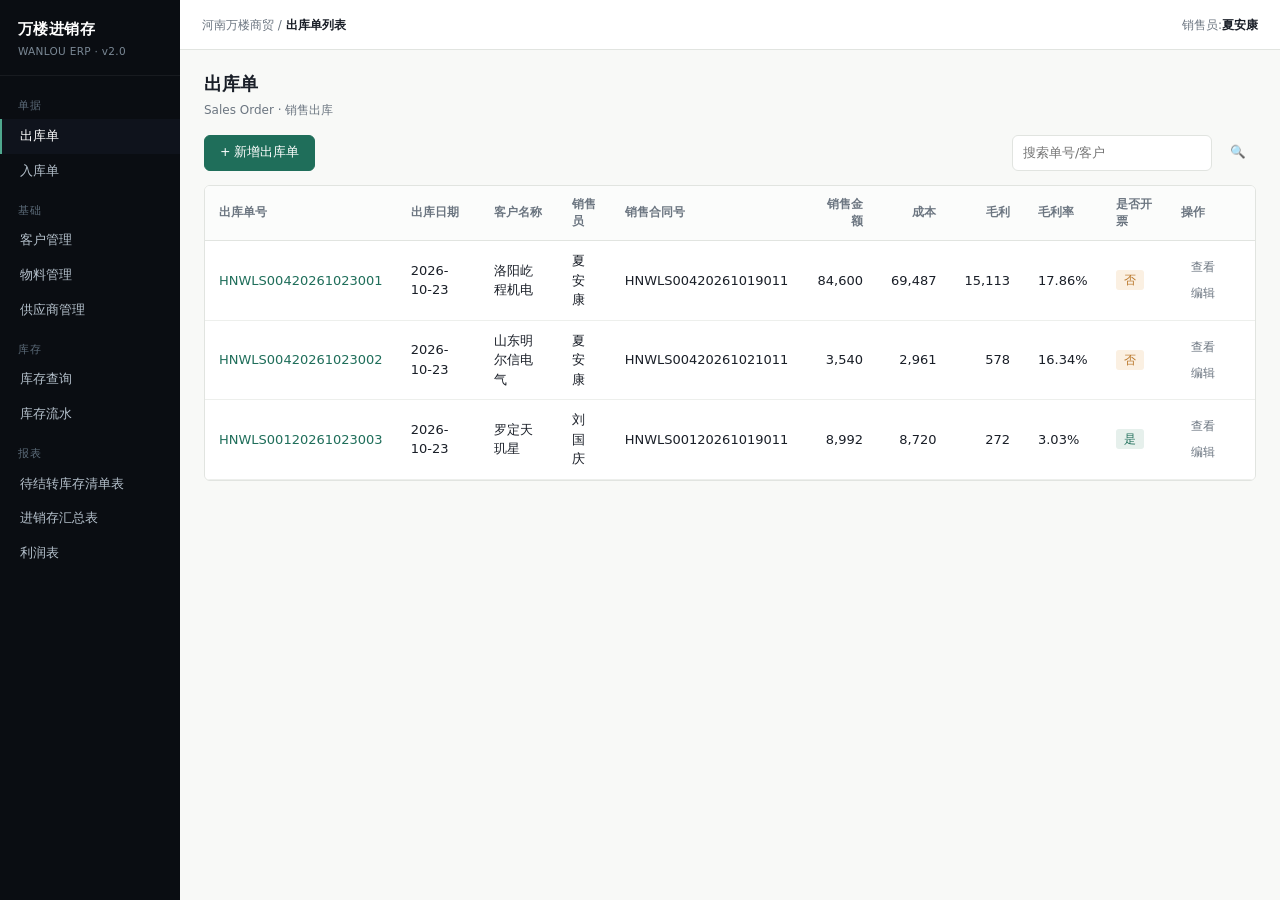
==== commit 2943656f: "更新:完整可交互原型-包含出库/入库/客户/物料/库存/报表" ====
--- a/prototype/index.html
+++ b/prototype/index.html
@@ -3,903 +3,750 @@
 <head>
 <meta charset="UTF-8">
 <meta name="viewport" content="width=device-width, initial-scale=1">
-<title>万楼进销存 · 原型</title>
+<title>万楼进销存 · 完整交互原型</title>
 <style>
 :root{
-  --ink:#16202B; --ink-2:#1E2B39; --ink-3:#2A3A4B;
-  --paper:#F5F6F4; --line:#DFE3DF; --line-2:#EDEFEC;
-  --text:#1B232B; --muted:#6B7681; --faint:#98A2AB;
-  --brand:#1F6E5A; --brand-soft:#E6F0EC;
-  --amber:#B9762B; --amber-soft:#FBF0E2;
+  --ink:#0A0D12; --ink-2:#0F131C; --ink-3:#161D2B;
+  --paper:#F8F9F7; --line:#E1E4E0; --line-2:#EDEFEC;
+  --text:#1A1F28; --muted:#6B7580; --faint:#98A1AB;
+  --brand:#1F6E5A; --brand-hover:#1A5E4D; --brand-soft:#E6F0EC;
+  --amber:#B97629; --amber-soft:#FBF0E2;
   --rust:#A8442A; --rust-soft:#FAE9E4;
   --blue:#2C5C8A; --blue-soft:#E7EEF5;
   --r:6px;
   --mono:ui-monospace,"SF Mono",Menlo,Consolas,monospace;
-  --sans:"Noto Sans SC","PingFang SC","Microsoft YaHei","Hiragino Sans GB",system-ui,sans-serif;
+  --sans:"Noto Sans SC","PingFang SC","Microsoft YaHei",system-ui,sans-serif;
 }
-*{box-sizing:border-box}
-html,body{margin:0;padding:0}
-body{font-family:var(--sans);background:var(--paper);color:var(--text);font-size:13px;line-height:1.55;-webkit-font-smoothing:antialiased}
-.num{font-variant-numeric:tabular-nums;font-feature-settings:"tnum"}
-.mono{font-family:var(--mono);font-size:12px;letter-spacing:-.2px}
-button{font-family:inherit;font-size:13px;cursor:pointer;border:none;background:none;color:inherit}
-input,select,textarea{font-family:inherit;font-size:13px;color:var(--text)}
+*{box-sizing:border-box;margin:0;padding:0}
+body{font-family:var(--sans);background:var(--paper);color:var(--text);font-size:13px;line-height:1.5;-webkit-font-smoothing:antialiased}
+button{font:inherit;cursor:pointer;border:none;background:none;color:inherit}
+input,select,textarea{font:inherit;color:var(--text)}
 a{color:var(--brand);text-decoration:none}
-:focus-visible{outline:2px solid var(--brand);outline-offset:1px}
-@media (prefers-reduced-motion:reduce){*{transition:none!important;animation:none!important}}
-
-/* ---------- shell ---------- */
+
+/* Layout */
 .app{display:flex;min-height:100vh}
-.side{width:172px;background:var(--ink);flex:0 0 172px;display:flex;flex-direction:column;position:sticky;top:0;height:100vh}
-.logo{padding:16px 16px 14px;border-bottom:1px solid rgba(255,255,255,.07)}
-.logo b{display:block;color:#fff;font-size:14px;letter-spacing:.5px;font-weight:600}
-.logo span{display:block;color:#7C8A97;font-size:10.5px;margin-top:2px;letter-spacing:.3px}
-.nav{overflow-y:auto;padding:6px 0 20px;flex:1}
-.nav-group{padding:12px 16px 4px;color:#5D6C7A;font-size:10.5px;letter-spacing:.6px}
-.nav a{display:flex;align-items:center;gap:8px;padding:7px 16px;color:#B8C4CE;font-size:12.5px;border-left:2px solid transparent}
+.side{width:180px;background:var(--ink);flex:0 0 180px;display:flex;flex-direction:column;height:100vh;position:sticky;top:0}
+.logo{padding:18px 18px 16px;border-bottom:1px solid rgba(255,255,255,.06)}
+.logo b{display:block;color:#fff;font-size:15px;font-weight:600;letter-spacing:.4px}
+.logo span{display:block;color:#7A8895;font-size:10.5px;margin-top:3px;letter-spacing:.3px}
+.nav{overflow-y:auto;padding:8px 0 24px;flex:1}
+.nav-group{padding:14px 18px 5px;color:#5B6A78;font-size:10.5px;letter-spacing:.5px;text-transform:uppercase}
+.nav a{display:block;padding:8px 18px;color:#B5C1CC;font-size:12.5px;border-left:2px solid transparent;transition:all .1s}
 .nav a:hover{background:var(--ink-2);color:#fff}
 .nav a.on{background:var(--ink-2);color:#fff;border-left-color:#4FA88E}
-.nav a.disabled{color:#4E5C69;cursor:not-allowed}
-.nav a.disabled:hover{background:none}
-.dot{width:4px;height:4px;border-radius:50%;background:currentColor;opacity:.5}
-
-.main{flex:1;min-width:0;display:flex;flex-direction:column}
-.top{height:48px;background:#fff;border-bottom:1px solid var(--line);display:flex;align-items:center;gap:14px;padding:0 20px;position:sticky;top:0;z-index:20}
-.crumb{color:var(--muted);font-size:12px}
+
+.main{flex:1;min-width:0}
+.top{height:50px;background:#fff;border-bottom:1px solid var(--line);display:flex;align-items:center;gap:16px;padding:0 22px;position:sticky;top:0;z-index:30}
+.crumb{font-size:12px;color:var(--muted)}
 .crumb b{color:var(--text);font-weight:600}
 .spacer{flex:1}
-.role-switch{display:flex;align-items:center;gap:6px;background:var(--paper);border:1px solid var(--line);border-radius:var(--r);padding:3px 4px 3px 8px}
-.role-switch select{border:none;background:none;padding:2px;font-size:12px}
 .who{font-size:12px;color:var(--muted)}
 .who b{color:var(--text);font-weight:600}
-.content{padding:18px 20px 40px;max-width:1400px;width:100%}
-
-/* ---------- primitives ---------- */
-h1.page{font-size:17px;font-weight:600;margin:0 0 2px;letter-spacing:.2px}
-.page-sub{color:var(--muted);font-size:12px;margin:0 0 14px}
-.row{display:flex;gap:10px;align-items:center}
-.btn{padding:6px 13px;border-radius:var(--r);border:1px solid var(--line);background:#fff;color:var(--text);font-size:12.5px;transition:background .12s}
+.content{padding:20px 24px 60px;max-width:1600px}
+
+/* Primitives */
+h1{font-size:18px;font-weight:600;margin-bottom:4px;letter-spacing:.2px}
+.sub{color:var(--muted);font-size:12px;margin-bottom:16px}
+.row{display:flex;gap:10px;align-items:center;flex-wrap:wrap}
+.btn{padding:7px 15px;border-radius:var(--r);border:1px solid var(--line);background:#fff;font-size:12.5px;transition:all .12s;cursor:pointer}
 .btn:hover{background:#FAFBFA}
 .btn.primary{background:var(--brand);border-color:var(--brand);color:#fff}
-.btn.primary:hover{background:#1A5E4D}
-.btn.ghost{border-color:transparent;background:transparent;color:var(--muted);padding:5px 8px}
+.btn.primary:hover{background:var(--brand-hover)}
+.btn.ghost{border:none;background:transparent;color:var(--muted);padding:6px 10px}
 .btn.ghost:hover{background:var(--line-2);color:var(--text)}
-.btn.sm{padding:3px 9px;font-size:12px}
-.btn:disabled{opacity:.45;cursor:not-allowed}
+.btn.sm{padding:4px 10px;font-size:12px}
 .card{background:#fff;border:1px solid var(--line);border-radius:var(--r)}
-.pad{padding:14px 16px}
-.toolbar{display:flex;gap:8px;align-items:center;flex-wrap:wrap;margin-bottom:12px}
-.field{display:flex;flex-direction:column;gap:4px}
-.field>label{font-size:11.5px;color:var(--muted)}
-.inp{border:1px solid var(--line);border-radius:var(--r);padding:6px 9px;background:#fff;min-width:0}
+.toolbar{display:flex;gap:8px;margin-bottom:14px;flex-wrap:wrap}
+.inp{border:1px solid var(--line);border-radius:var(--r);padding:7px 10px;background:#fff}
 .inp:focus{border-color:var(--brand);outline:none;box-shadow:0 0 0 3px var(--brand-soft)}
-.inp[readonly]{background:var(--paper);color:var(--muted)}
-
-/* ---------- tables ---------- */
-table{width:100%;border-collapse:collapse}
-th{font-size:11.5px;font-weight:600;color:var(--muted);text-align:left;padding:9px 12px;border-bottom:1px solid var(--line);background:#FBFCFB;white-space:nowrap;position:sticky;top:0}
-td{padding:9px 12px;border-bottom:1px solid var(--line-2);vertical-align:middle}
+
+/* Table */
+table{width:100%;border-collapse:collapse;background:#fff}
+th{font-size:11.5px;font-weight:600;color:var(--muted);text-align:left;padding:10px 14px;border-bottom:1px solid var(--line);background:#FBFCFB}
+td{padding:10px 14px;border-bottom:1px solid var(--line-2);vertical-align:middle}
 tbody tr:hover{background:#FCFDFC}
 td.r,th.r{text-align:right}
-.t-wrap{overflow:auto;max-height:calc(100vh - 220px)}
-
-.tag{display:inline-block;padding:1.5px 7px;border-radius:3px;font-size:11.5px;line-height:1.55;white-space:nowrap}
+td.link{color:var(--brand);cursor:pointer}
+td.link:hover{text-decoration:underline}
+.t-wrap{overflow:auto;border-radius:var(--r);border:1px solid var(--line)}
+
+.tag{display:inline-block;padding:2px 8px;border-radius:3px;font-size:11.5px;line-height:1.4;white-space:nowrap}
 .tag.wait{background:var(--amber-soft);color:var(--amber)}
 .tag.ok{background:var(--brand-soft);color:var(--brand)}
 .tag.no{background:var(--rust-soft);color:var(--rust)}
-.tag.info{background:var(--blue-soft);color:var(--blue)}
-.tag.mute{background:#F0F2F1;color:var(--muted)}
-
-/* ---------- form ---------- */
-.form-head{display:grid;grid-template-columns:repeat(auto-fit,minmax(158px,1fr));gap:12px 14px}
-.sec-title{font-size:12px;font-weight:600;color:var(--text);margin:0 0 10px;display:flex;align-items:center;gap:8px}
-.sec-title:after{content:"";flex:1;height:1px;background:var(--line-2)}
-.lines{width:100%;border-collapse:collapse;margin-top:4px}
-.lines th{position:static;background:#F7F9F7;font-size:11px;padding:7px 8px}
-.lines td{padding:5px 8px;border-bottom:1px solid var(--line-2)}
-.lines .cell{padding:4px 6px}
-.lines input{border:1px solid transparent;background:transparent;border-radius:4px;padding:4px 6px;width:100%;text-align:right}
-.lines input:hover{border-color:var(--line)}
-.lines input:focus{border-color:var(--brand);background:#fff;outline:none;box-shadow:0 0 0 2px var(--brand-soft)}
-.lines input.text{text-align:left}
-.pick{display:block;width:100%;text-align:left;padding:5px 7px;border:1px dashed var(--line);border-radius:4px;color:var(--muted);font-size:12.5px;background:#fff}
-.pick:hover{border-color:var(--brand);color:var(--brand);background:var(--brand-soft)}
-.picked{font-size:12px;line-height:1.35}
-.picked b{display:block;font-weight:600;color:var(--text)}
-.picked span{color:var(--muted)}
-.stockinfo{font-size:10.5px;color:var(--muted);margin-top:2px;white-space:nowrap}
-.stockinfo b{font-weight:600;color:var(--brand)}
-.stockinfo b.low{color:var(--rust)}
-.rm{padding:2px 5px;color:var(--faint);border-radius:3px}
-.rm:hover{color:var(--rust);background:var(--rust-soft)}
-.total-bar{display:flex;justify-content:flex-end;gap:26px;padding:12px 4px 2px;align-items:baseline}
-.total-bar div{text-align:right}
-.total-bar span{display:block;font-size:11px;color:var(--muted)}
-.total-bar b{font-size:16px;font-weight:600;font-variant-numeric:tabular-nums}
-.total-bar b.big{color:var(--brand);font-size:19px}
-
-.footbar{display:flex;gap:10px;align-items:center;margin-top:16px;padding-top:14px;border-top:1px solid var(--line-2)}
-.hint{font-size:11.5px;color:var(--faint)}
-
-/* ---------- modal ---------- */
-.mask{position:fixed;inset:0;background:rgba(22,32,43,.42);z-index:60;display:flex;align-items:flex-start;justify-content:center;padding-top:7vh}
-.modal{background:#fff;border-radius:8px;width:min(860px,94vw);max-height:82vh;display:flex;flex-direction:column;box-shadow:0 12px 40px rgba(0,0,0,.18)}
-.modal header{padding:13px 16px;border-bottom:1px solid var(--line);display:flex;align-items:center;gap:10px}
-.modal header b{font-size:13.5px;font-weight:600}
-.modal .body{overflow:auto;padding:0}
-.modal footer{padding:11px 16px;border-top:1px solid var(--line);display:flex;gap:8px;justify-content:flex-end}
-.pick-row{cursor:pointer}
-.pick-row:hover{background:var(--brand-soft)}
-.x{margin-left:auto;font-size:16px;color:var(--faint);padding:2px 6px;border-radius:4px}
-.x:hover{background:var(--line-2);color:var(--text)}
-
-/* ---------- login ---------- */
-.login{min-height:100vh;display:grid;grid-template-columns:1fr 400px}
-.login .left{background:var(--ink);color:#fff;padding:52px 56px;display:flex;flex-direction:column;justify-content:space-between}
-.login .left h2{font-size:30px;line-height:1.28;margin:0;font-weight:600;letter-spacing:.5px;max-width:15em}
-.login .left h2 em{font-style:normal;color:#7FC3AE}
-.login .left p{color:#93A2AF;font-size:12.5px;max-width:30em;margin:16px 0 0}
-.login .foot{color:#5D6C7A;font-size:11.5px}
-.login .right{background:#fff;padding:52px 40px;display:flex;flex-direction:column;justify-content:center}
-.login .right h3{font-size:15px;margin:0 0 4px;font-weight:600}
-.login .right p{color:var(--muted);font-size:12px;margin:0 0 22px}
-.login .field{margin-bottom:13px}
-.login .inp{padding:9px 11px;font-size:13.5px}
-.login .btn{width:100%;justify-content:center;padding:9px;font-size:13.5px}
-.demo-users{margin-top:26px;border-top:1px solid var(--line-2);padding-top:14px}
-.demo-users div{font-size:11.5px;color:var(--muted);margin-bottom:7px}
-.demo-user{display:flex;width:100%;justify-content:space-between;padding:6px 9px;border:1px solid var(--line);border-radius:var(--r);margin-bottom:5px;font-size:12px}
-.demo-user:hover{border-color:var(--brand);background:var(--brand-soft)}
-
-/* ---------- mobile scan ---------- */
-.scan-wrap{display:flex;gap:26px;flex-wrap:wrap;align-items:flex-start}
-.phone{width:300px;background:#fff;border:1px solid var(--line);border-radius:22px;padding:12px;box-shadow:0 8px 24px rgba(22,32,43,.08)}
-.phone .cam{background:#0D1419;border-radius:12px;height:190px;position:relative;overflow:hidden;display:flex;align-items:center;justify-content:center}
-.cam .frame{width:150px;height:110px;border:1.5px solid rgba(127,195,174,.75);border-radius:6px;position:relative}
-.cam .laser{position:absolute;left:6px;right:6px;height:1.5px;background:#7FC3AE;box-shadow:0 0 8px #7FC3AE;animation:scan 2.2s ease-in-out infinite}
-@keyframes scan{0%,100%{top:12px}50%{top:96px}}
-.cam small{position:absolute;bottom:8px;color:#7C8A97;font-size:10px}
-.phone .list{margin-top:10px}
-.phone .line{display:flex;justify-content:space-between;padding:7px 4px;border-bottom:1px solid var(--line-2);font-size:12px}
-.phone .line small{color:var(--muted);display:block}
-.phone .btns{display:flex;gap:6px;margin-top:10px}
-.phone .btns .btn{flex:1;text-align:center;padding:7px 0;font-size:12px}
-.aside-note{flex:1;min-width:260px;font-size:12.5px;color:var(--muted);line-height:1.75}
-.aside-note h4{font-size:13px;color:var(--text);margin:0 0 8px;font-weight:600}
-.aside-note code{font-family:var(--mono);background:var(--paper);padding:1px 5px;border-radius:3px;font-size:11.5px;color:var(--text)}
-
-.banner{background:var(--blue-soft);border:1px solid #CFDFEE;color:#24507A;border-radius:var(--r);padding:8px 12px;font-size:12px;margin-bottom:14px;display:flex;gap:8px;align-items:center}
-.banner b{font-weight:600}
-.empty{text-align:center;color:var(--faint);padding:46px 10px;font-size:12.5px}
-.toast{position:fixed;bottom:24px;left:50%;transform:translateX(-50%);background:var(--ink);color:#fff;padding:9px 16px;border-radius:var(--r);font-size:12.5px;z-index:80;box-shadow:0 6px 20px rgba(0,0,0,.2)}
+
+/* Form */
+.form{max-width:900px}
+.form-grid{display:grid;grid-template-columns:repeat(3,1fr);gap:16px;margin-bottom:20px}
+.field{display:flex;flex-direction:column;gap:5px}
+.field label{font-size:11.5px;color:var(--muted);font-weight:500}
+.field .inp,.field select{width:100%}
+
+/* Modal */
+.modal{position:fixed;inset:0;background:rgba(0,0,0,.4);display:none;align-items:center;justify-content:center;z-index:100;padding:20px}
+.modal.show{display:flex}
+.modal-box{background:#fff;border-radius:8px;max-width:90%;max-height:90%;overflow:auto;box-shadow:0 20px 50px rgba(0,0,0,.25)}
+.modal-head{padding:18px 22px;border-bottom:1px solid var(--line);display:flex;align-items:center;justify-content:space-between}
+.modal-head h2{font-size:16px;font-weight:600}
+.modal-body{padding:22px}
+.modal-foot{padding:16px 22px;border-top:1px solid var(--line);display:flex;gap:10px;justify-content:flex-end}
+
+/* Stats */
+.stats{display:grid;grid-template-columns:repeat(auto-fit,minmax(200px,1fr));gap:14px;margin-bottom:20px}
+.stat{background:#fff;border:1px solid var(--line);border-radius:var(--r);padding:16px 18px}
+.stat-label{font-size:11.5px;color:var(--muted);margin-bottom:6px}
+.stat-val{font-size:24px;font-weight:600;color:var(--text);font-variant-numeric:tabular-nums}
+.stat-sub{font-size:12px;color:var(--muted);margin-top:4px}
 </style>
 </head>
 <body>
-<div id="root"></div>
-<div id="overlay"></div>
+
+<div class="app">
+  <!-- 侧边栏 -->
+  <div class="side">
+    <div class="logo">
+      <b>万楼进销存</b>
+      <span>WANLOU ERP · v2.0</span>
+    </div>
+    <div class="nav">
+      <div class="nav-group">单据</div>
+      <a href="#" data-page="出库单列表" class="on">出库单</a>
+      <a href="#" data-page="入库单列表">入库单</a>
+
+      <div class="nav-group">基础</div>
+      <a href="#" data-page="客户列表">客户管理</a>
+      <a href="#" data-page="物料列表">物料管理</a>
+      <a href="#" data-page="供应商列表">供应商管理</a>
+
+      <div class="nav-group">库存</div>
+      <a href="#" data-page="库存查询">库存查询</a>
+      <a href="#" data-page="库存流水">库存流水</a>
+
+      <div class="nav-group">报表</div>
+      <a href="#" data-page="待结转库存">待结转库存清单表</a>
+      <a href="#" data-page="进销存汇总">进销存汇总表</a>
+      <a href="#" data-page="利润表">利润表</a>
+    </div>
+  </div>
+
+  <!-- 主区域 -->
+  <div class="main">
+    <div class="top">
+      <div class="crumb">河南万楼商贸 / <b id="crumb-page">出库单列表</b></div>
+      <div class="spacer"></div>
+      <div class="who">销售员:<b>夏安康</b></div>
+    </div>
+
+    <div class="content" id="content">
+      <!-- 内容区,通过JS动态切换 -->
+    </div>
+  </div>
+</div>
+
+<!-- 新增/编辑弹窗 -->
+<div class="modal" id="modal">
+  <div class="modal-box">
+    <div class="modal-head">
+      <h2 id="modal-title">标题</h2>
+      <button class="btn ghost" onclick="closeModal()">×</button>
+    </div>
+    <div class="modal-body" id="modal-body"></div>
+    <div class="modal-foot">
+      <button class="btn" onclick="closeModal()">取消</button>
+      <button class="btn primary" onclick="handleModalSave()">保存</button>
+    </div>
+  </div>
+</div>
+
 <script>
-/* =========================================================
-   万楼进销存 · 出库单主线原型
-   数据全部在内存，刷新即重置。仅用于流程验证。
-   ========================================================= */
-
-const RATE = 13;
-const money = n => (Math.round(n * 100) / 100).toLocaleString('zh-CN', {minimumFractionDigits: 2, maximumFractionDigits: 2});
-const qty = n => (Math.round(n * 1000) / 1000).toLocaleString('zh-CN');
-const esc = s => String(s ?? '').replace(/[&<>"]/g, c => ({'&':'&amp;','<':'&lt;','>':'&gt;','"':'&quot;'}[c]));
-
-/* ---------- 用户与角色 ---------- */
-const USERS = [
-  {id:'u1', name:'刘国庆', login:'hnwl', role:'管理员', scope:'all'},
-  {id:'u2', name:'朱俊青', login:'zhujunqing', role:'销售', scope:'own'},
-  {id:'u3', name:'夏安康', login:'xiaankang', role:'库管', scope:'audit'}
-];
-
-/* ---------- 基础资料 ---------- */
-const BRANDS = ['3M','德乐','沃尔','上升','中垒','ABB','国产','长园'];
-const UNITS = ['套','个','箱','米','卷','包','付'];
-
-const MATERIALS = [
-  {id:'m01', sn:'10001004', brand:'3M',   name:'10kV三芯户内终端',        model:'5623PST-G-CN',      unit:'箱', barcode:'6901234500017', stock:171, cost:496.90, min:20, max:400, price:690.00},
-  {id:'m02', sn:'10001005', brand:'3M',   name:'10kV三芯户内终端',        model:'5624PST-G1-CN',     unit:'箱', barcode:'6901234500024', stock:178, cost:592.29, min:20, max:400, price:820.00},
-  {id:'m03', sn:'10001006', brand:'3M',   name:'10kV三芯户内终端',        model:'5624PST-G2-CN',     unit:'箱', barcode:'6901234500031', stock:267, cost:624.97, min:20, max:400, price:860.00},
-  {id:'m04', sn:'10001007', brand:'3M',   name:'10kV三芯户内终端',        model:'5625PST-G-CN',      unit:'箱', barcode:'6901234500048', stock:96,  cost:688.30, min:15, max:300, price:940.00},
-  {id:'m05', sn:'10001008', brand:'3M',   name:'10kV单芯户内终端',        model:'5623K-CN',          unit:'套', barcode:'6901234500055', stock:212, cost:318.40, min:30, max:500, price:450.00},
-  {id:'m06', sn:'30013112', brand:'德乐', name:'10kV冷缩三芯户内终端',    model:'德乐NLS-15/3.1(25-50)', unit:'套', barcode:'6970453301129', stock:64, cost:186.20, min:20, max:300, price:268.00},
-  {id:'m07', sn:'0013030',  brand:'德乐', name:'德乐低压热缩终端',        model:'SY-1/4.2（70-120）', unit:'套', barcode:'6970453001304', stock:12, cost:42.80,  min:30, max:400, price:65.00},
-  {id:'m08', sn:'0043179',  brand:'上升', name:'钎焊铜铝端子',            model:'DTLQ-95',           unit:'个', barcode:'6930017004319', stock:1840,cost:8.65,   min:200,max:3000,price:13.50},
-  {id:'m09', sn:'0043231',  brand:'上升', name:'钎焊铜铝端子',            model:'DTL-S-240',         unit:'个', barcode:'6930017004326', stock:620, cost:22.40,  min:100,max:1500,price:34.00},
-  {id:'m10', sn:'4000120',  brand:'沃尔', name:'沃尔10kV冷缩三芯户内终端150-240', model:'沃尔150-240', unit:'套', barcode:'6971488001203', stock:88, cost:283.19, min:20, max:200, price:396.00},
-  {id:'m11', sn:'4000121',  brand:'沃尔', name:'沃尔10kV三芯户内终端25-50', model:'沃尔25-50',    unit:'套', barcode:'6971488001210', stock:53, cost:245.13, min:20, max:200, price:342.00},
-  {id:'m12', sn:'5000031',  brand:'中垒', name:'热缩管母排盒',            model:'ZLM-10/3',          unit:'付', barcode:'6950334000311', stock:340, cost:36.50,  min:50, max:600, price:56.00},
-  {id:'m13', sn:'6000118',  brand:'ABB',  name:'冷缩中间接头',            model:'CSTI-15/3',         unit:'套', barcode:'6907822001185', stock:27, cost:742.60, min:10, max:120, price:1020.00},
-  {id:'m14', sn:'7000205',  brand:'长园', name:'绝缘热缩带',              model:'CY-50mm',           unit:'卷', barcode:'6923445002052', stock:410, cost:18.90,  min:50, max:800, price:29.00}
-];
-
-const CLIENTS = [
-  {id:'c01', sn:'C000052024052800001', name:'武汉鑫骏沙商贸有限公司',     region:'湖北武汉', sales:'朱俊青', level:'L1', credit:100000},
-  {id:'c02', sn:'C000052024052800002', name:'万楼淘宝店',                 region:'河南郑州', sales:'朱俊青', level:'L1', credit:0},
-  {id:'c03', sn:'C000052024052800003', name:'重庆九度机电设备有限公司',   region:'重庆',     sales:'夏安康', level:'L1', credit:80000},
-  {id:'c04', sn:'C000052024060100004', name:'山东明尔信电气有限公司',     region:'山东济南', sales:'夏安康', level:'L2', credit:60000},
-  {id:'c05', sn:'C000052024060100005', name:'罗定天玑星',                 region:'广东云浮', sales:'朱俊青', level:'L1', credit:0},
-  {id:'c06', sn:'C000052024060100006', name:'陕西杰创自动化有限公司',     region:'陕西西安', sales:'夏天行', level:'L1', credit:150000},
-  {id:'c07', sn:'C000052024060100007', name:'江苏通光电子线缆股份有限公司', region:'江苏南通', sales:'杨莉',   level:'L2', credit:200000},
-  {id:'c08', sn:'C000052024060100008', name:'郑州深沃电气科技有限公司',   region:'河南郑州', sales:'朱俊青', level:'L1', credit:50000}
-];
-
-const SUPPLIERS = [
-  {id:'s06', sn:'3006', name:'郑州深沃电气科技有限公司'},
-  {id:'s02', sn:'3002', name:'宁波豪洋高新物资有限公司'},
-  {id:'s01', sn:'3001', name:'郑州龙升机电设备有限公司'},
-  {id:'s10', sn:'3010', name:'温州上升电力科技有限公司'}
-];
-
-/* ---------- 初始单据 ---------- */
-let DOC_SEQ = 2712;
-const ledgers = [];
-
-const docs = [
-  {id:'d1', sn:'hnwlo000052026102102711', date:'2026-10-21', clientId:'c05', sales:'朱俊青', stock:'郑州公司仓',
-   contract:'HNWLS00120261014031', invoiceStatus:2, status:'ok', note:'客户自提', createBy:'朱俊青', auditBy:'刘国庆',
-   lines:[{mid:'m01', n:6, taxUnit:690}, {mid:'m08', n:120, taxUnit:13.5}]},
-  {id:'d2', sn:'hnwlo000052026102102710', date:'2026-10-21', clientId:'c05', sales:'朱俊青', stock:'郑州公司仓',
-   contract:'HNWLS00420261009021', invoiceStatus:0, status:'ok', note:'', createBy:'朱俊青', auditBy:'刘国庆',
-   lines:[{mid:'m02', n:8, taxUnit:820}, {mid:'m05', n:4, taxUnit:450}]},
-  {id:'d3', sn:'hnwlo000052026102102709', date:'2026-10-21', clientId:'c04', sales:'夏安康', stock:'郑州公司仓',
-   contract:'HNWLS00420261021011', invoiceStatus:1, status:'wait', note:'等客户确认收货地址', createBy:'夏安康',
-   lines:[{mid:'m06', n:14, taxUnit:268}]},
-  {id:'d4', sn:'hnwlo000052026102002708', date:'2026-10-20', clientId:'c01', sales:'朱俊青', stock:'郑州公司仓',
-   contract:'HNWLS00120261020027', invoiceStatus:0, status:'wait', note:'', createBy:'朱俊青',
-   lines:[{mid:'m03', n:10, taxUnit:860}, {mid:'m09', n:50, taxUnit:34}]},
-  {id:'d5', sn:'hnwlo000052026101902705', date:'2026-10-19', clientId:'c06', sales:'夏天行', stock:'郑州公司仓',
-   contract:'HNWLS01720261019012', invoiceStatus:2, status:'no', note:'', createBy:'夏天行', auditBy:'刘国庆',
-   auditReason:'客户要求改型号，驳回重开', lines:[{mid:'m13', n:2, taxUnit:1020}]},
-  {id:'d6', sn:'hnwlo000052026101802702', date:'2026-10-18', clientId:'c07', sales:'杨莉', stock:'郑州公司仓',
-   contract:'HNWLS01320261018008', invoiceStatus:1, status:'ok', note:'随车发货', createBy:'杨莉', auditBy:'刘国庆',
-   lines:[{mid:'m04', n:3, taxUnit:940}, {mid:'m14', n:40, taxUnit:29}]}
-];
-
-/* 已审核单据的库存已扣，这里同步扣掉，避免演示数字对不上 */
-docs.filter(d => d.status === 'ok').forEach(d => {
-  d.lines.forEach(l => {
-    const m = MATERIALS.find(x => x.id === l.mid);
-    if (m) { m.stock -= l.n; ledgers.push({date:d.date, sn:d.sn, mid:l.mid, n:-l.n, after:m.stock}); }
+// ========== 假数据 ==========
+const mockData = {
+  outbounds: [
+    {id:'HNWLS00420261023001',date:'2026-10-23',customer:'洛阳屹程机电',salesman:'夏安康',contract:'HNWLS00420261019011',amount:84600,cost:69487,profit:15113,margin:'17.86%',invoiced:'否',items:5},
+    {id:'HNWLS00420261023002',date:'2026-10-23',customer:'山东明尔信电气',salesman:'夏安康',contract:'HNWLS00420261021011',amount:3540,cost:2961,profit:578,margin:'16.34%',invoiced:'否',items:2},
+    {id:'HNWLS00120261023003',date:'2026-10-23',customer:'罗定天玑星',salesman:'刘国庆',contract:'HNWLS00120261019011',amount:8992,cost:8720,profit:272,margin:'3.03%',invoiced:'是',items:3},
+  ],
+  inbounds: [
+    {id:'RK20261023001',date:'2026-10-23',supplier:'3M中国',contact:'张经理',warehouse:'主仓',amount:125000,items:8,status:'已入库'},
+    {id:'RK20261022002',date:'2026-10-22',supplier:'德莎胶带',contact:'李总',warehouse:'主仓',amount:98000,items:5,status:'已入库'},
+  ],
+  customers: [
+    {id:'C001',name:'洛阳屹程机电设备安装工程有限公司',contact:'王工',phone:'138****1234',salesman:'夏安康',credit:500000,balance:156000,level:'A'},
+    {id:'C002',name:'山东明尔信电气有限公司',contact:'李经理',phone:'139****5678',salesman:'夏安康',credit:200000,balance:45000,level:'B'},
+    {id:'C003',name:'罗定天玑星',contact:'陈总',phone:'135****9012',salesman:'刘国庆',credit:300000,balance:0,level:'A'},
+  ],
+  materials: [
+    {id:'M001',name:'3M胶带1200',spec:'母卷(1180mm)',stock:'2支',warehouse:'主仓',cost:400,unit:'支',type:'母卷',note:'可分切'},
+    {id:'M002',name:'3M胶带1200',spec:'40mm子卷',stock:'120卷',warehouse:'主仓',cost:8.5,unit:'卷',type:'子卷',note:'已分切'},
+    {id:'M003',name:'德莎64621',spec:'19mm×50m',stock:'500卷',warehouse:'主仓',cost:12.8,unit:'卷',type:'成品',note:''},
+  ],
+  inventory: [
+    {material:'3M胶带1200',spec:'母卷(1180mm)',stock:2,available:2,cost:400,amount:800,warehouse:'主仓',type:'母卷'},
+    {material:'3M胶带1200',spec:'40mm子卷',stock:120,available:120,cost:8.5,amount:1020,warehouse:'主仓',type:'子卷'},
+    {material:'德莎64621',spec:'19mm×50m',stock:500,available:480,cost:12.8,amount:6400,warehouse:'主仓',type:'成品'},
+  ],
+  待结转: [
+    {id:'HNWLS00420261023001',date:'2026-10-23',customer:'洛阳屹程机电',salesman:'夏安康',contract:'HNWLS00420261019011',amount:84600,cost:69487,profit:15113,margin:'17.86%',invoiced:'否'},
+    {id:'HNWLS00420261023002',date:'2026-10-23',customer:'山东明尔信电气',salesman:'夏安康',contract:'HNWLS00420261021011',amount:3540,cost:2961,profit:578,margin:'16.34%',invoiced:'否'},
+  ]
+};
+
+// ========== 页面模板 ==========
+const pages = {
+  '出库单列表': () => `
+    <h1>出库单</h1>
+    <div class="sub">Sales Order · 销售出库</div>
+    <div class="toolbar">
+      <button class="btn primary" onclick="showPage('新增出库单')">+ 新增出库单</button>
+      <div class="spacer"></div>
+      <input class="inp" placeholder="搜索单号/客户" style="width:200px">
+      <button class="btn ghost">🔍</button>
+    </div>
+    <div class="t-wrap">
+      <table>
+        <thead>
+          <tr>
+            <th>出库单号</th><th>出库日期</th><th>客户名称</th><th>销售员</th><th>销售合同号</th>
+            <th class="r">销售金额</th><th class="r">成本</th><th class="r">毛利</th><th>毛利率</th>
+            <th>是否开票</th><th>操作</th>
+          </tr>
+        </thead>
+        <tbody>
+          ${mockData.outbounds.map(o => `
+            <tr>
+              <td class="link" onclick="showPage('出库单详情','${o.id}')">${o.id}</td>
+              <td>${o.date}</td>
+              <td>${o.customer}</td>
+              <td>${o.salesman}</td>
+              <td>${o.contract}</td>
+              <td class="r">${o.amount.toLocaleString()}</td>
+              <td class="r">${o.cost.toLocaleString()}</td>
+              <td class="r">${o.profit.toLocaleString()}</td>
+              <td>${o.margin}</td>
+              <td><span class="tag ${o.invoiced==='是'?'ok':'wait'}">${o.invoiced}</span></td>
+              <td>
+                <button class="btn ghost sm" onclick="showPage('出库单详情','${o.id}')">查看</button>
+                <button class="btn ghost sm">编辑</button>
+              </td>
+            </tr>
+          `).join('')}
+        </tbody>
+      </table>
+    </div>
+  `,
+
+  '新增出库单': () => `
+    <h1>新增出库单</h1>
+    <div class="sub">填写出库信息</div>
+    <div class="card">
+      <div class="pad">
+        <div class="form-grid">
+          <div class="field">
+            <label>客户名称 *</label>
+            <select class="inp">
+              <option>洛阳屹程机电设备安装工程有限公司</option>
+              <option>山东明尔信电气有限公司</option>
+              <option>罗定天玑星</option>
+            </select>
+          </div>
+          <div class="field">
+            <label>销售合同号</label>
+            <input class="inp" value="HNWLS00420261023">
+          </div>
+          <div class="field">
+            <label>销售员</label>
+            <select class="inp">
+              <option>夏安康</option>
+              <option>刘国庆</option>
+              <option>张晓会</option>
+            </select>
+          </div>
+          <div class="field">
+            <label>出库日期</label>
+            <input type="date" class="inp" value="2026-10-23">
+          </div>
+          <div class="field">
+            <label>出库仓库</label>
+            <select class="inp"><option>主仓</option></select>
+          </div>
+        </div>
+
+        <h3 style="margin:20px 0 12px;font-size:14px">出库明细</h3>
+        <button class="btn ghost sm" onclick="alert('添加商品')">+ 添加商品</button>
+        <table style="margin-top:12px">
+          <thead>
+            <tr><th>物料名称</th><th>规格</th><th>当前库存</th><th>出库数量</th><th class="r">单价</th><th class="r">金额</th><th>操作</th></tr>
+          </thead>
+          <tbody>
+            <tr>
+              <td>3M胶带1200</td>
+              <td>母卷(1180mm)</td>
+              <td>2支</td>
+              <td><input class="inp" value="1" style="width:60px;text-align:center"></td>
+              <td class="r"><input class="inp" value="420" style="width:80px;text-align:right"></td>
+              <td class="r">420</td>
+              <td><button class="btn ghost sm">删除</button></td>
+            </tr>
+          </tbody>
+        </table>
+
+        <div class="row" style="margin-top:20px;justify-content:flex-end;gap:20px">
+          <div>合计金额: <b style="font-size:18px;color:var(--brand)">¥420.00</b></div>
+        </div>
+
+        <div class="row" style="margin-top:24px">
+          <button class="btn" onclick="showPage('出库单列表')">取消</button>
+          <button class="btn primary" onclick="alert('保存成功');showPage('出库单列表')">保存</button>
+        </div>
+      </div>
+    </div>
+  `,
+
+  '出库单详情': (id) => `
+    <h1>出库单详情</h1>
+    <div class="sub">${id}</div>
+    <div class="card">
+      <div class="pad">
+        <div style="display:grid;grid-template-columns:repeat(4,1fr);gap:16px;padding-bottom:16px;border-bottom:1px solid var(--line);margin-bottom:16px">
+          <div><div style="font-size:11px;color:var(--muted);margin-bottom:4px">客户名称</div><div>洛阳屹程机电设备安装工程有限公司</div></div>
+          <div><div style="font-size:11px;color:var(--muted);margin-bottom:4px">销售合同号</div><div>HNWLS00420261019011</div></div>
+          <div><div style="font-size:11px;color:var(--muted);margin-bottom:4px">销售员</div><div>夏安康</div></div>
+          <div><div style="font-size:11px;color:var(--muted);margin-bottom:4px">出库日期</div><div>2026-10-23</div></div>
+        </div>
+
+        <h3 style="margin-bottom:12px;font-size:14px">出库明细</h3>
+        <table>
+          <thead>
+            <tr><th>物料名称</th><th>规格</th><th>数量</th><th class="r">单价</th><th class="r">金额</th><th class="r">成本</th><th class="r">毛利</th></tr>
+          </thead>
+          <tbody>
+            <tr><td>3M胶带1200</td><td>母卷(1180mm)</td><td>50支</td><td class="r">420</td><td class="r">21,000</td><td class="r">400</td><td class="r">1,000</td></tr>
+            <tr><td>德莎64621</td><td>19mm×50m</td><td>200卷</td><td class="r">18</td><td class="r">3,600</td><td class="r">12.8</td><td class="r">1,040</td></tr>
+          </tbody>
+        </table>
+
+        <div style="margin-top:20px;text-align:right">
+          <div style="font-size:12px;color:var(--muted);margin-bottom:8px">
+            销售额:<b style="color:var(--text);margin:0 20px 0 10px">¥84,600</b>
+            成本:<b style="color:var(--text);margin:0 20px 0 10px">¥69,487</b>
+            毛利:<b style="color:var(--brand);margin-left:10px;font-size:16px">¥15,113</b>
+            毛利率:<b style="color:var(--brand);margin-left:10px">17.86%</b>
+          </div>
+        </div>
+
+        <div class="row" style="margin-top:24px">
+          <button class="btn" onclick="showPage('出库单列表')">返回</button>
+          <button class="btn">打印</button>
+          <button class="btn primary">标记开票</button>
+        </div>
+      </div>
+    </div>
+  `,
+
+  '入库单列表': () => `
+    <h1>入库单</h1>
+    <div class="sub">Purchase Order · 采购入库</div>
+    <div class="toolbar">
+      <button class="btn primary">+ 新增入库单</button>
+      <div class="spacer"></div>
+      <input class="inp" placeholder="搜索单号/供应商" style="width:200px">
+    </div>
+    <div class="t-wrap">
+      <table>
+        <thead>
+          <tr><th>入库单号</th><th>入库日期</th><th>供应商</th><th>联系人</th><th>入库仓库</th><th class="r">入库金额</th><th>明细数</th><th>状态</th><th>操作</th></tr>
+        </thead>
+        <tbody>
+          ${mockData.inbounds.map(i => `
+            <tr>
+              <td class="link">${i.id}</td>
+              <td>${i.date}</td>
+              <td>${i.supplier}</td>
+              <td>${i.contact}</td>
+              <td>${i.warehouse}</td>
+              <td class="r">${i.amount.toLocaleString()}</td>
+              <td>${i.items}</td>
+              <td><span class="tag ok">${i.status}</span></td>
+              <td><button class="btn ghost sm">查看</button></td>
+            </tr>
+          `).join('')}
+        </tbody>
+      </table>
+    </div>
+  `,
+
+  '客户列表': () => `
+    <h1>客户管理</h1>
+    <div class="sub">Customer Management</div>
+    <div class="toolbar">
+      <button class="btn primary">+ 新增客户</button>
+      <div class="spacer"></div>
+      <input class="inp" placeholder="搜索客户名称" style="width:200px">
+    </div>
+    <div class="t-wrap">
+      <table>
+        <thead>
+          <tr><th>客户编号</th><th>客户名称</th><th>联系人</th><th>联系电话</th><th>销售员</th><th class="r">信用额度</th><th class="r">应收余额</th><th>客户等级</th><th>操作</th></tr>
+        </thead>
+        <tbody>
+          ${mockData.customers.map(c => `
+            <tr>
+              <td>${c.id}</td>
+              <td>${c.name}</td>
+              <td>${c.contact}</td>
+              <td>${c.phone}</td>
+              <td>${c.salesman}</td>
+              <td class="r">${c.credit.toLocaleString()}</td>
+              <td class="r">${c.balance.toLocaleString()}</td>
+              <td><span class="tag ${c.level==='A'?'ok':'info'}">${c.level}级</span></td>
+              <td><button class="btn ghost sm">编辑</button></td>
+            </tr>
+          `).join('')}
+        </tbody>
+      </table>
+    </div>
+  `,
+
+  '物料列表': () => `
+    <h1>物料管理</h1>
+    <div class="sub">Material Management · 包含母卷/子卷/成品</div>
+    <div class="toolbar">
+      <button class="btn primary">+ 新增物料</button>
+      <select class="inp" style="width:150px">
+        <option>全部类型</option>
+        <option>母卷</option>
+        <option>子卷</option>
+        <option>成品</option>
+        <option>料头</option>
+      </select>
+      <div class="spacer"></div>
+      <input class="inp" placeholder="搜索物料" style="width:200px">
+    </div>
+    <div class="t-wrap">
+      <table>
+        <thead>
+          <tr><th>物料编号</th><th>物料名称</th><th>规格</th><th>当前库存</th><th>仓库</th><th class="r">成本单价</th><th>单位</th><th>类型</th><th>备注</th><th>操作</th></tr>
+        </thead>
+        <tbody>
+          ${mockData.materials.map(m => `
+            <tr>
+              <td>${m.id}</td>
+              <td>${m.name}</td>
+              <td>${m.spec}</td>
+              <td>${m.stock}</td>
+              <td>${m.warehouse}</td>
+              <td class="r">${m.cost.toFixed(2)}</td>
+              <td>${m.unit}</td>
+              <td><span class="tag ${m.type==='母卷'?'info':m.type==='子卷'?'wait':'ok'}">${m.type}</span></td>
+              <td style="color:var(--muted);font-size:12px">${m.note}</td>
+              <td><button class="btn ghost sm">编辑</button></td>
+            </tr>
+          `).join('')}
+        </tbody>
+      </table>
+    </div>
+  `,
+
+  '供应商列表': () => `
+    <h1>供应商管理</h1>
+    <div class="sub">Supplier Management</div>
+    <div class="toolbar">
+      <button class="btn primary">+ 新增供应商</button>
+      <div class="spacer"></div>
+      <input class="inp" placeholder="搜索供应商" style="width:200px">
+    </div>
+    <div class="t-wrap">
+      <table>
+        <thead>
+          <tr><th>供应商编号</th><th>供应商名称</th><th>联系人</th><th>联系电话</th><th>主营产品</th><th class="r">应付余额</th><th>合作状态</th><th>操作</th></tr>
+        </thead>
+        <tbody>
+          <tr><td>S001</td><td>3M中国</td><td>张经理</td><td>021-****1234</td><td>3M系列胶带</td><td class="r">85,000</td><td><span class="tag ok">正常</span></td><td><button class="btn ghost sm">编辑</button></td></tr>
+          <tr><td>S002</td><td>德莎胶带</td><td>李总</td><td>0755-****5678</td><td>德莎工业胶带</td><td class="r">52,000</td><td><span class="tag ok">正常</span></td><td><button class="btn ghost sm">编辑</button></td></tr>
+        </tbody>
+      </table>
+    </div>
+  `,
+
+  '库存查询': () => `
+    <h1>库存查询</h1>
+    <div class="sub">Inventory Query · 实时库存</div>
+
+    <div class="stats">
+      <div class="stat">
+        <div class="stat-label">库存总金额</div>
+        <div class="stat-val">¥128.5万</div>
+        <div class="stat-sub">较上月 +8.2%</div>
+      </div>
+      <div class="stat">
+        <div class="stat-label">物料种类</div>
+        <div class="stat-val">156种</div>
+        <div class="stat-sub">母卷12 · 子卷48 · 成品96</div>
+      </div>
+      <div class="stat">
+        <div class="stat-label">低库存预警</div>
+        <div class="stat-val" style="color:var(--amber)">8种</div>
+        <div class="stat-sub">需及时补货</div>
+      </div>
+    </div>
+
+    <div class="toolbar">
+      <select class="inp" style="width:150px">
+        <option>全部类型</option>
+        <option>母卷</option>
+        <option>子卷</option>
+        <option>成品</option>
+      </select>
+      <select class="inp" style="width:150px"><option>主仓</option></select>
+      <div class="spacer"></div>
+      <input class="inp" placeholder="搜索物料" style="width:200px">
+    </div>
+    <div class="t-wrap">
+      <table>
+        <thead>
+          <tr><th>物料名称</th><th>规格</th><th class="r">当前库存</th><th class="r">可用库存</th><th class="r">成本单价</th><th class="r">库存金额</th><th>仓库</th><th>类型</th><th>操作</th></tr>
+        </thead>
+        <tbody>
+          ${mockData.inventory.map(i => `
+            <tr>
+              <td>${i.material}</td>
+              <td>${i.spec}</td>
+              <td class="r">${i.stock}</td>
+              <td class="r">${i.available}</td>
+              <td class="r">${i.cost.toFixed(2)}</td>
+              <td class="r">${i.amount.toLocaleString()}</td>
+              <td>${i.warehouse}</td>
+              <td><span class="tag ${i.type==='母卷'?'info':i.type==='子卷'?'wait':'ok'}">${i.type}</span></td>
+              <td><button class="btn ghost sm" onclick="showPage('库存流水','${i.material}')">查看流水</button></td>
+            </tr>
+          `).join('')}
+        </tbody>
+      </table>
+    </div>
+  `,
+
+  '库存流水': (material) => `
+    <h1>库存流水</h1>
+    <div class="sub">${material || '全部物料'} · 进销存台账</div>
+    <div class="toolbar">
+      <input type="date" class="inp" value="2026-10-01">
+      <span>至</span>
+      <input type="date" class="inp" value="2026-10-31">
+      <button class="btn">查询</button>
+      <div class="spacer"></div>
+      <button class="btn ghost">导出Excel</button>
+    </div>
+    <div class="t-wrap">
+      <table>
+        <thead>
+          <tr><th>日期</th><th>单据类型</th><th>单据号</th><th>关联方</th><th class="r">入库</th><th class="r">出库</th><th class="r">结存</th><th class="r">单价</th><th class="r">金额</th></tr>
+        </thead>
+        <tbody>
+          <tr><td>2026-10-01</td><td><span class="tag mute">期初</span></td><td>-</td><td>-</td><td class="r">-</td><td class="r">-</td><td class="r">5</td><td class="r">400</td><td class="r">2,000</td></tr>
+          <tr><td>2026-10-08</td><td><span class="tag ok">入库</span></td><td>RK20261008001</td><td>3M中国</td><td class="r">10</td><td class="r">-</td><td class="r">15</td><td class="r">400</td><td class="r">6,000</td></tr>
+          <tr><td>2026-10-12</td><td><span class="tag wait">出库</span></td><td>HNWLS00420261012</td><td>洛阳屹程机电</td><td class="r">-</td><td class="r">8</td><td class="r">7</td><td class="r">420</td><td class="r">2,940</td></tr>
+          <tr><td>2026-10-19</td><td><span class="tag wait">出库</span></td><td>HNWLS00420261019</td><td>山东明尔信</td><td class="r">-</td><td class="r">3</td><td class="r">4</td><td class="r">420</td><td class="r">1,680</td></tr>
+          <tr><td>2026-10-23</td><td><span class="tag wait">出库</span></td><td>HNWLS00420261023</td><td>罗定天玑星</td><td class="r">-</td><td class="r">2</td><td class="r">2</td><td class="r">420</td><td class="r">840</td></tr>
+        </tbody>
+      </table>
+    </div>
+    <div class="row" style="margin-top:16px">
+      <button class="btn" onclick="showPage('库存查询')">返回</button>
+    </div>
+  `,
+
+  '待结转库存': () => `
+    <h1>待结转库存清单表</h1>
+    <div class="sub">已出库未开票订单 · 利润核算</div>
+
+    <div class="stats">
+      <div class="stat">
+        <div class="stat-label">不含税销售总价</div>
+        <div class="stat-val">¥88,140</div>
+      </div>
+      <div class="stat">
+        <div class="stat-label">不含税成本总价</div>
+        <div class="stat-val">¥72,448</div>
+      </div>
+      <div class="stat">
+        <div class="stat-label">毛利润</div>
+        <div class="stat-val" style="color:var(--brand)">¥15,692</div>
+      </div>
+      <div class="stat">
+        <div class="stat-label">毛利率</div>
+        <div class="stat-val" style="color:var(--brand)">17.8%</div>
+      </div>
+    </div>
+
+    <div class="toolbar">
+      <input type="date" class="inp" value="2026-10-01">
+      <span>至</span>
+      <input type="date" class="inp" value="2026-10-31">
+      <select class="inp" style="width:150px">
+        <option>全部客户</option>
+        <option>洛阳屹程机电</option>
+        <option>山东明尔信电气</option>
+      </select>
+      <select class="inp" style="width:120px">
+        <option>全部销售员</option>
+        <option>夏安康</option>
+        <option>刘国庆</option>
+      </select>
+      <select class="inp" style="width:120px">
+        <option>全部</option>
+        <option>未开票</option>
+        <option>已开票</option>
+      </select>
+      <button class="btn">查询</button>
+      <div class="spacer"></div>
+      <button class="btn ghost">导出Excel</button>
+    </div>
+    <div class="t-wrap">
+      <table>
+        <thead>
+          <tr><th>出库单编号</th><th>出库时间</th><th>客户名称</th><th>销售员</th><th>销售合同号</th><th class="r">不含税销售总价</th><th class="r">不含税成本总价</th><th class="r">毛利润</th><th>毛利率</th><th>是否开票</th></tr>
+        </thead>
+        <tbody>
+          ${mockData.待结转.map(d => `
+            <tr>
+              <td class="link" onclick="showPage('出库单详情','${d.id}')">${d.id}</td>
+              <td>${d.date}</td>
+              <td>${d.customer}</td>
+              <td>${d.salesman}</td>
+              <td>${d.contract}</td>
+              <td class="r">${d.amount.toLocaleString()}</td>
+              <td class="r">${d.cost.toLocaleString()}</td>
+              <td class="r">${d.profit.toLocaleString()}</td>
+              <td>${d.margin}</td>
+              <td><span class="tag ${d.invoiced==='是'?'ok':'wait'}">${d.invoiced}</span></td>
+            </tr>
+          `).join('')}
+          <tr style="background:#FFFBEB;font-weight:600">
+            <td colspan="5">合计</td>
+            <td class="r">88,140.00</td>
+            <td class="r">72,448.00</td>
+            <td class="r">15,692.00</td>
+            <td>17.8%</td>
+            <td>-</td>
+          </tr>
+        </tbody>
+      </table>
+    </div>
+  `,
+
+  '进销存汇总': () => `
+    <h1>进销存汇总表</h1>
+    <div class="sub">按商品统计期初、入库、出库、期末</div>
+    <div class="toolbar">
+      <input type="date" class="inp" value="2026-10-01">
+      <span>至</span>
+      <input type="date" class="inp" value="2026-10-31">
+      <button class="btn">查询</button>
+      <div class="spacer"></div>
+      <button class="btn ghost">导出Excel</button>
+    </div>
+    <div class="t-wrap">
+      <table>
+        <thead>
+          <tr><th>物料名称</th><th>规格</th><th class="r">期初库存</th><th class="r">入库数量</th><th class="r">出库数量</th><th class="r">期末库存</th><th class="r">期初金额</th><th class="r">期末金额</th></tr>
+        </thead>
+        <tbody>
+          <tr><td>3M胶带1200</td><td>母卷(1180mm)</td><td class="r">5</td><td class="r">10</td><td class="r">13</td><td class="r">2</td><td class="r">2,000</td><td class="r">800</td></tr>
+          <tr><td>3M胶带1200</td><td>40mm子卷</td><td class="r">80</td><td class="r">100</td><td class="r">60</td><td class="r">120</td><td class="r">680</td><td class="r">1,020</td></tr>
+          <tr><td>德莎64621</td><td>19mm×50m</td><td class="r">300</td><td class="r">500</td><td class="r">300</td><td class="r">500</td><td class="r">3,840</td><td class="r">6,400</td></tr>
+        </tbody>
+      </table>
+    </div>
+  `,
+
+  '利润表': () => `
+    <h1>利润表</h1>
+    <div class="sub">按客户/商品/销售员统计毛利</div>
+    <div class="toolbar">
+      <select class="inp" style="width:150px" onchange="alert('切换维度:'+this.value)">
+        <option>按客户统计</option>
+        <option>按商品统计</option>
+        <option>按销售员统计</option>
+      </select>
+      <input type="date" class="inp" value="2026-10-01">
+      <span>至</span>
+      <input type="date" class="inp" value="2026-10-31">
+      <button class="btn">查询</button>
+      <div class="spacer"></div>
+      <button class="btn ghost">导出Excel</button>
+    </div>
+    <div class="t-wrap">
+      <table>
+        <thead>
+          <tr><th>客户名称</th><th class="r">销售额</th><th class="r">成本</th><th class="r">毛利</th><th>毛利率</th><th class="r">订单数</th></tr>
+        </thead>
+        <tbody>
+          <tr><td>洛阳屹程机电设备安装工程有限公司</td><td class="r">84,600</td><td class="r">69,487</td><td class="r">15,113</td><td>17.86%</td><td class="r">3</td></tr>
+          <tr><td>山东明尔信电气有限公司</td><td class="r">12,850</td><td class="r">10,450</td><td class="r">2,400</td><td>18.68%</td><td class="r">5</td></tr>
+          <tr><td>罗定天玑星</td><td class="r">95,600</td><td class="r">92,800</td><td class="r">2,800</td><td>2.93%</td><td class="r">12</td></tr>
+        </tbody>
+      </table>
+    </div>
+  `,
+};
+
+// ========== 核心逻辑 ==========
+let currentPage = '出库单列表';
+
+function showPage(pageName, param) {
+  currentPage = pageName;
+  document.getElementById('crumb-page').textContent = pageName;
+
+  // 更新导航高亮
+  document.querySelectorAll('.nav a').forEach(a => {
+    a.classList.toggle('on', a.dataset.page === pageName);
   });
-});
-
-/* ---------- 状态 ---------- */
-const S = {
-  user: null,
-  view: 'out-list',       // out-list | out-new | out-detail | stock | scan
-  detailId: null,
-  draft: null,
-  stockKw: '',
-  docStatus: '',
-  toast: null
-};
-
-/* ---------- 计算 ---------- */
-function lineCalc(l) {
-  const q = Number(l.n) || 0;
-  const t = Number(l.taxUnit) || 0;
-  const taxSum = q * t;
-  const noUnit = t / (1 + RATE / 100);
-  return {q, taxUnit: t, taxSum, noUnit, noSum: taxSum / (1 + RATE / 100)};
-}
-function docTotals(d) {
-  let tax = 0, no = 0;
-  d.lines.forEach(l => { const c = lineCalc(l); tax += c.taxSum; no += c.noSum; });
-  return {tax, no};
-}
-/* 可用 = 实存 - 待审核单据占用 */
-function lockedQty(mid) {
-  let n = 0;
-  docs.filter(d => d.status === 'wait').forEach(d => d.lines.forEach(l => { if (l.mid === mid) n += Number(l.n) || 0; }));
-  if (S.draft) S.draft.lines.forEach(l => { if (l.mid === mid) n += Number(l.n) || 0; });
-  return n;
-}
-const mat = id => MATERIALS.find(m => m.id === id);
-const cli = id => CLIENTS.find(c => c.id === id);
-const avail = mid => { const m = mat(mid); return m ? m.stock - lockedQty(mid) : 0; };
-
-/* 数据级权限：销售只看自己的 */
-function visibleDocs() {
-  if (S.user.scope === 'all') return docs;
-  if (S.user.scope === 'audit') return docs;
-  return docs.filter(d => d.sales === S.user.name || d.createBy === S.user.name);
-}
-function visibleClients() {
-  if (S.user.scope === 'own') return CLIENTS.filter(c => c.sales === S.user.name);
-  return CLIENTS;
-}
-
-/* ---------- 路由 ---------- */
-function go(view, id) {
-  S.view = view;
-  if (id !== undefined) S.detailId = id;
-  if (view === 'out-new' && !S.draft) S.draft = newDraft();
-  render();
-  window.scrollTo(0, 0);
-}
-function newDraft() {
-  const today = new Date();
-  const iso = today.toISOString().slice(0, 10);
-  return {date: iso, clientId:'', sales: S.user.name, stock:'郑州公司仓',
-          contract:'', invoiceStatus:2, note:'', receiving:'', logistics:'', lines:[]};
-}
-function toast(msg) {
-  S.toast = msg;
-  render();
-  setTimeout(() => { S.toast = null; render(); }, 2200);
-}
-
-/* =========================================================
-   渲染
-   ========================================================= */
-function render() {
-  const root = document.getElementById('root');
-  if (!S.user) { root.innerHTML = viewLogin(); return; }
-  root.innerHTML = `<div class="app">
-    ${viewSide()}
-    <div class="main">
-      ${viewTop()}
-      <div class="content">${viewBody()}</div>
-    </div>
-  </div>${S.toast ? `<div class="toast">${esc(S.toast)}</div>` : ''}`;
-  document.getElementById('overlay').innerHTML = '';
-}
-
-/* ---------- 登录 ---------- */
-function viewLogin() {
-  return `<div class="login">
-    <div class="left">
-      <div>
-        <h2>把每一张出库单<br>变成<em>可追溯的账</em></h2>
-        <p>河南万楼商贸有限公司 · 进销存系统原型。这里用假数据演示新系统的出库流程、数据权限与扫码开单，供你验证字段和操作顺序。</p>
-      </div>
-      <div class="foot">原型 v0.1 · 数据仅存在于当前页面，刷新即恢复</div>
-    </div>
-    <div class="right">
-      <h3>登录</h3>
-      <p>选择一个身份进入，菜单和能看到的数据会随之变化。</p>
-      <div class="field"><label>用户名</label><input class="inp" id="lg-u" value="hnwl"></div>
-      <div class="field"><label>密码</label><input class="inp" type="password" id="lg-p" value="123456"></div>
-      <button class="btn primary" onclick="doLogin()">登录</button>
-      <div class="demo-users">
-        <div>快速切换身份（密码任意）</div>
-        ${USERS.map(u => `<button class="demo-user" onclick="loginAs('${u.id}')">
-          <span>${esc(u.name)} · ${esc(u.role)}</span><span class="mono">${esc(u.login)}</span></button>`).join('')}
-      </div>
-    </div>
-  </div>`;
-}
-function loginAs(id) { S.user = USERS.find(u => u.id === id); S.view = 'out-list'; render(); }
-function doLogin() {
-  const name = document.getElementById('lg-u').value.trim();
-  const u = USERS.find(x => x.login === name) || USERS[0];
-  S.user = u; S.view = 'out-list'; render();
-}
-
-/* ---------- 侧边栏 ---------- */
-function viewSide() {
-  const u = S.user;
-  const can = S.view;
-  const item = (label, view, role) => {
-    const locked = role && role !== u.scope;
-    return `<a href="#" class="${can===view?'on':''} ${locked?'disabled':''}"
-      ${locked?'':`onclick="go('${view}');return false;"`}>${label}</a>`;
-  };
-  return `<aside class="side">
-    <div class="logo"><b>万楼进销存</b><span>河南万楼商贸有限公司</span></div>
-    <nav class="nav">
-      <div class="nav-group">库存</div>
-      ${item('出库单','out-list')}
-      ${item('新建出库单','out-new')}
-      ${item('库存查询','stock')}
-      ${item('扫码出库','scan')}
-      <div class="nav-group">基础资料</div>
-      <a href="#" class="disabled">入库单</a>
-      <a href="#" class="disabled">客户管理</a>
-      <a href="#" class="disabled">物料管理</a>
-      <a href="#" class="disabled">供应商管理</a>
-      <div class="nav-group">报表</div>
-      <a href="#" class="disabled">收发存汇总</a>
-      <a href="#" class="disabled">应收账款</a>
-      <div class="nav-group">系统</div>
-      <a href="#" class="disabled">用户与角色</a>
-      <a href="#" class="disabled">审批流程</a>
-    </nav>
-  </aside>`;
-}
-function viewTop() {
-  const titles = {'out-list':'出库单','out-new':'新建出库单','out-detail':'出库单详情','stock':'库存查询','scan':'扫码出库'};
-  const u = S.user;
-  return `<div class="top">
-    <div class="crumb">库存 / <b>${titles[S.view] || ''}</b></div>
-    <div class="spacer"></div>
-    <div class="role-switch">
-      <span class="who">切换身份</span>
-      <select onchange="loginAs(this.value)">
-        ${USERS.map(x => `<option value="${x.id}" ${x.id===u.id?'selected':''}>${esc(x.name)} · ${esc(x.role)}</option>`).join('')}
-      </select>
-    </div>
-    <div class="who">当前：<b>${esc(u.name)}</b>（${esc(u.role)}）</div>
-    <button class="btn ghost" onclick="S.user=null;render()">退出</button>
-  </div>`;
-}
-
-function viewBody() {
-  if (S.view === 'out-list') return viewOutList();
-  if (S.view === 'out-new') return viewOutNew();
-  if (S.view === 'out-detail') return viewOutDetail();
-  if (S.view === 'stock') return viewStock();
-  if (S.view === 'scan') return viewScan();
-  return '';
-}
-
-/* ---------- 出库单列表 ---------- */
-function viewOutList() {
-  const u = S.user;
-  let list = visibleDocs();
-  if (S.docStatus) list = list.filter(d => d.status === S.docStatus);
-  list = list.slice().sort((a, b) => b.sn.localeCompare(a.sn));
-  const stTag = s => s === 'ok' ? '<span class="tag ok">审核通过</span>'
-    : s === 'no' ? '<span class="tag no">审核驳回</span>' : '<span class="tag wait">待审核</span>';
-  const invTag = i => i === 0 ? '<span class="tag mute">暂不开票</span>'
-    : i === 1 ? '<span class="tag info">已开票</span>' : '<span class="tag mute">随货开</span>';
-
-  const banner = u.scope === 'own'
-    ? `<div class="banner"><b>销售权限</b>当前身份是销售「${esc(u.name)}」，只能看到自己负责的客户和单据。切到管理员可以看全部。</div>`
-    : u.scope === 'audit'
-    ? `<div class="banner"><b>库管权限</b>能看到全部单据，但只有审核和扫码权限，不能改客户资料和价格。</div>`
-    : `<div class="banner"><b>管理员权限</b>全部客户、全部单据、全部价格可见，可审核可改。</div>`;
-
-  return `${banner}
-  <h1 class="page">出库单</h1>
-  <p class="page-sub">共 ${list.length} 张单据${u.scope==='own'?'（我的）':'（全部）'}。点单号看详情，待审核的可以审核。</p>
-  <div class="toolbar">
-    <select class="inp" onchange="S.docStatus=this.value;render()">
-      <option value="">全部状态</option>
-      <option value="wait" ${S.docStatus==='wait'?'selected':''}>待审核</option>
-      <option value="ok" ${S.docStatus==='ok'?'selected':''}>审核通过</option>
-      <option value="no" ${S.docStatus==='no'?'selected':''}>审核驳回</option>
-    </select>
-    <div class="spacer"></div>
-    <button class="btn primary" onclick="S.draft=null;go('out-new')">新建出库单</button>
-  </div>
-  <div class="card">
-    <div class="t-wrap">
-      <table>
-        <thead><tr>
-          <th>出库单号</th><th>出库日期</th><th>客户</th><th>销售</th><th>销售合同</th>
-          <th>状态</th><th>发票</th><th class="r">含税总价</th><th class="r">不含税</th><th>发起人</th>
-        </tr></thead>
-        <tbody>
-        ${list.length ? list.map(d => {
-          const t = docTotals(d);
-          return `<tr>
-            <td><a href="#" class="mono" onclick="go('out-detail','${d.id}');return false;">${esc(d.sn)}</a></td>
-            <td class="num">${esc(d.date)}</td>
-            <td>${esc(cli(d.clientId)?.name || '—')}</td>
-            <td>${esc(d.sales)}</td>
-            <td class="mono">${esc(d.contract || '—')}</td>
-            <td>${stTag(d.status)}</td>
-            <td>${invTag(d.invoiceStatus)}</td>
-            <td class="r num"><b>${money(t.tax)}</b></td>
-            <td class="r num" style="color:var(--muted)">${money(t.no)}</td>
-            <td>${esc(d.createBy)}</td>
-          </tr>`;
-        }).join('') : `<tr><td colspan="10" class="empty">这个筛选下没有单据</td></tr>`}
-        </tbody>
-      </table>
-    </div>
-  </div>`;
-}
-
-/* ---------- 新建出库单 ---------- */
-function viewOutNew() {
-  const d = S.draft;
-  const myClients = visibleClients();
-  const client = cli(d.clientId);
-  const totals = docTotals(d);
-  const canEdit = true;
-
-  const lineRows = d.lines.map((l, i) => {
-    const m = mat(l.mid);
-    const c = lineCalc(l);
-    const av = avail(l.mid);
-    return `<tr>
-      <td style="width:26px;color:var(--faint)" class="num">${i+1}</td>
-      <td style="min-width:210px">
-        <div class="picked">
-          <b>${esc(m.brand)} ${esc(m.name)}</b>
-          <span class="mono">${esc(m.sn)}</span> · ${esc(m.model)} · ${esc(m.unit)}
-          <div class="stockinfo">可用库存 <b class="${av<=0?'low':''}">${qty(av)}</b> ${esc(m.unit)}
-            · 上次不含税进价 ${money(m.cost)}</div>
-        </div>
-      </td>
-      <td class="cell r" style="width:96px"><input class="num" type="number" min="0" step="1" value="${l.n}" oninput="setLine(${i},'n',this.value)"></td>
-      <td class="cell r" style="width:104px"><input class="num" type="number" min="0" step="0.01" value="${l.taxUnit}" oninput="setLine(${i},'taxUnit',this.value)"></td>
-      <td class="r num" style="width:110px;color:var(--muted)">${money(c.noUnit)}</td>
-      <td class="r num" style="width:112px"><b>${money(c.taxSum)}</b></td>
-      <td class="r num" style="width:112px;color:var(--muted)">${money(c.noSum)}</td>
-      <td style="width:34px"><button class="rm" title="删除这一行" onclick="delLine(${i})">✕</button></td>
-    </tr>`;
-  }).join('');
-
-  return `
-  <div class="row" style="margin-bottom:12px">
-    <h1 class="page" style="margin:0">新建出库单</h1>
-    <span class="hint">运费、物流、开票信息都可以先空着，审核前补齐即可</span>
-    <div class="spacer"></div>
-    <button class="btn" onclick="S.draft=null;go('out-list')">取消</button>
-  </div>
-
-  <div class="card pad" style="margin-bottom:14px">
-    <div class="sec-title">表头</div>
-    <div class="form-head">
-      <div class="field"><label>出库日期 *</label>
-        <input class="inp" type="date" value="${d.date}" onchange="S.draft.date=this.value;render()"></div>
-      <div class="field"><label>仓库 *</label>
-        <select class="inp"><option>郑州公司仓</option></select></div>
-      <div class="field"><label>客户 *</label>
-        <select class="inp" onchange="S.draft.clientId=this.value;render()">
-          <option value="">请选择客户</option>
-          ${myClients.map(c => `<option value="${c.id}" ${c.id===d.clientId?'selected':''}>${esc(c.name)}（${esc(c.level)}）</option>`).join('')}
-        </select></div>
-      <div class="field"><label>销售员 *</label>
-        <select class="inp" onchange="S.draft.sales=this.value;render()">
-          ${USERS.map(x => `<option ${x.name===d.sales?'selected':''}>${esc(x.name)}</option>`).join('')}
-        </select></div>
-      <div class="field"><label>销售合同号</label>
-        <input class="inp mono" value="${esc(d.contract)}" placeholder="可留空" oninput="S.draft.contract=this.value"></div>
-      <div class="field"><label>税率</label>
-        <input class="inp" value="13%" readonly></div>
-    </div>
-    ${client ? `<div class="hint" style="margin-top:10px">收货信息：${esc(client.region)} · 负责销售 ${esc(client.sales)} · 资信额度 ${money(client.credit)} 元</div>` : ''}
-  </div>
-
-  <div class="card" style="margin-bottom:14px">
-    <div class="pad" style="padding-bottom:0">
-      <div class="sec-title">明细</div>
-    </div>
-    <div style="overflow:auto">
-      <table class="lines">
-        <thead><tr>
-          <th style="width:26px"></th><th>商品（编号 / 型号 / 单位）</th>
-          <th class="r" style="width:96px">数量</th>
-          <th class="r" style="width:104px">含税单价</th>
-          <th class="r" style="width:110px">不含税单价</th>
-          <th class="r" style="width:112px">含税总价</th>
-          <th class="r" style="width:112px">不含税总价</th>
-          <th style="width:34px"></th>
-        </tr></thead>
-        <tbody>
-          ${lineRows || `<tr><td colspan="8" class="empty" style="padding:26px">
-            还没有商品。点下面的「添加商品」，可以用编号、名称、型号或条码搜。</td></tr>`}
-          <tr><td colspan="8" style="padding:8px 10px">
-            <button class="btn sm" onclick="openPicker()">＋ 添加商品</button>
-            <span class="hint" style="margin-left:10px">填数量和一个价格，另一个价格会按 13% 自动算出来</span>
-          </td></tr>
-        </tbody>
-      </table>
-    </div>
-  </div>
-
-  <div class="total-bar">
-    <div><span>不含税总价</span><b>${money(totals.no)}</b></div>
-    <div><span>含税总价</span><b class="big">${money(totals.tax)}</b></div>
-  </div>
-
-  <div class="card pad" style="margin-top:14px">
-    <div class="sec-title">发货与开票（选填）</div>
-    <div class="form-head" style="grid-template-columns:2fr 1fr 1fr">
-      <div class="field"><label>发货地址 / 收货人</label>
-        <input class="inp" value="${esc(d.receiving)}" placeholder="例如：河南省郑州市金水区…张工 13800000000"
-          oninput="S.draft.receiving=this.value"></div>
-      <div class="field"><label>物流公司</label>
-        <input class="inp" value="${esc(d.logistics)}" placeholder="选填" oninput="S.draft.logistics=this.value"></div>
-      <div class="field"><label>发票状态</label>
-        <select class="inp" onchange="S.draft.invoiceStatus=Number(this.value)">
-          <option value="0" ${d.invoiceStatus===0?'selected':''}>发票暂不开</option>
-          <option value="1" ${d.invoiceStatus===1?'selected':''}>发票已开</option>
-          <option value="2" ${d.invoiceStatus===2?'selected':''}>发票随货开</option>
-        </select></div>
-    </div>
-    <div class="field" style="margin-top:12px;max-width:640px"><label>单据备注</label>
-      <input class="inp" value="${esc(d.note)}" placeholder="选填" oninput="S.draft.note=this.value"></div>
-  </div>
-
-  <div class="footbar">
-    <button class="btn primary" onclick="submitDraft()">提交审批</button>
-    <button class="btn" onclick="S.draft=null;go('out-list')">取消</button>
-    <span class="hint">提交后状态为「待审核」，库存立刻显示为锁库占用；审核通过才真正扣减。</span>
-  </div>`;
-}
-
-/* ---------- 单据详情 ---------- */
-function viewOutDetail() {
-  const d = docs.find(x => x.id === S.detailId);
-  if (!d) return '<div class="empty">单据不存在</div>';
-  const t = docTotals(d);
-  const client = cli(d.clientId);
-  const stTag = d.status === 'ok' ? '<span class="tag ok">审核通过</span>'
-    : d.status === 'no' ? '<span class="tag no">审核驳回</span>' : '<span class="tag wait">待审核</span>';
-  const canAudit = S.user.scope !== 'own' && d.status === 'wait';
-
-  return `
-  <div class="row" style="margin-bottom:12px">
-    <h1 class="page" style="margin:0">${esc(d.sn)}</h1>
-    ${stTag}
-    <div class="spacer"></div>
-    <button class="btn" onclick="go('out-list')">返回列表</button>
-  </div>
-
-  <div class="card pad" style="margin-bottom:14px">
-    <div class="form-head">
-      <div class="field"><label>出库日期</label><div class="num">${esc(d.date)}</div></div>
-      <div class="field"><label>客户</label><div>${esc(client?.name || '—')}</div></div>
-      <div class="field"><label>销售员</label><div>${esc(d.sales)}</div></div>
-      <div class="field"><label>销售合同</label><div class="mono">${esc(d.contract || '—')}</div></div>
-      <div class="field"><label>仓库</label><div>${esc(d.stock)}</div></div>
-      <div class="field"><label>发起人</label><div>${esc(d.createBy)}</div></div>
-    </div>
-  </div>
-
-  <div class="card" style="margin-bottom:14px">
-    <div class="t-wrap" style="max-height:none">
-      <table>
-        <thead><tr><th>品牌</th><th>名称</th><th>型号</th><th>单位</th>
-          <th class="r">数量</th><th class="r">含税单价</th><th class="r">含税总价</th><th class="r">不含税总价</th></tr></thead>
-        <tbody>${d.lines.map(l => {
-          const m = mat(l.mid), c = lineCalc(l);
-          return `<tr><td>${esc(m.brand)}</td><td>${esc(m.name)}</td>
-            <td class="mono">${esc(m.model)}</td><td>${esc(m.unit)}</td>
-            <td class="r num">${qty(c.q)}</td><td class="r num">${money(c.taxUnit)}</td>
-            <td class="r num"><b>${money(c.taxSum)}</b></td><td class="r num" style="color:var(--muted)">${money(c.noSum)}</td></tr>`;
-        }).join('')}</tbody>
-      </table>
-    </div>
-    <div class="total-bar" style="padding:12px 16px 14px">
-      <div><span>不含税总价</span><b>${money(t.no)}</b></div>
-      <div><span>含税总价</span><b class="big">${money(t.tax)}</b></div>
-    </div>
-  </div>
-
-  <div class="card pad">
-    <div class="sec-title">审批轨迹</div>
-    <div style="font-size:12.5px;color:var(--muted);line-height:2">
-      节点 1 · 出库单申请 — ${esc(d.createBy)} 提交于 ${esc(d.date)}<br>
-      节点 2 · 出库单审核 — ${d.status === 'wait' ? '等待审核人中' :
-        `${esc(d.auditBy || '—')} ${d.status === 'ok' ? '审核通过' : '审核驳回'}
-         ${d.auditReason ? `<span style="color:var(--rust)">理由：${esc(d.auditReason)}</span>` : ''}`}
-    </div>
-    ${canAudit ? `<div class="footbar">
-      <button class="btn primary" onclick="auditDoc('${d.id}','ok')">审核通过并扣库存</button>
-      <button class="btn" onclick="auditDoc('${d.id}','no')">驳回</button>
-      <span class="hint">审核通过后，库存数量立即减少，并写入库存流水</span>
-    </div>` : ''}
-  </div>`;
-}
-
-/* ---------- 库存查询 ---------- */
-function viewStock() {
-  const kw = S.stockKw.trim().toLowerCase();
-  const rows = MATERIALS.filter(m => !kw || [m.sn, m.name, m.model, m.brand, m.barcode]
-    .join(' ').toLowerCase().includes(kw));
-  return `
-  <h1 class="page">库存查询</h1>
-  <p class="page-sub">可用数量 = 实存 − 待审核单据占用。低于最低库存的会标红。</p>
-  <div class="toolbar">
-    <input class="inp" style="width:280px" placeholder="搜编号、名称、型号、品牌或扫条码"
-      value="${esc(S.stockKw)}" oninput="S.stockKw=this.value;render()">
-    <span class="hint">${rows.length} 个物料</span>
-  </div>
-  <div class="card"><div class="t-wrap"><table>
-    <thead><tr><th>编号</th><th>品牌</th><th>名称</th><th>型号</th><th>单位</th>
-      <th class="r">实存</th><th class="r">锁库</th><th class="r">可用</th>
-      <th class="r">最低</th><th class="r">不含税成本</th><th class="r">库存金额</th></tr></thead>
-    <tbody>${rows.map(m => {
-      const av = avail(m.id), low = m.stock < m.min;
-      return `<tr>
-        <td class="mono">${esc(m.sn)}</td><td>${esc(m.brand)}</td><td>${esc(m.name)}</td>
-        <td class="mono">${esc(m.model)}</td><td>${esc(m.unit)}</td>
-        <td class="r num" style="${low?'color:var(--rust);font-weight:600':''}">${qty(m.stock)}</td>
-        <td class="r num" style="color:var(--muted)">${qty(lockedQty(m.id))}</td>
-        <td class="r num"><b>${qty(av)}</b></td>
-        <td class="r num" style="color:var(--faint)">${m.min}</td>
-        <td class="r num">${money(m.cost)}</td>
-        <td class="r num">${money(m.stock * m.cost)}</td>
-      </tr>`;
-    }).join('') || `<tr><td colspan="11" class="empty">没有匹配的物料</td></tr>`}</tbody>
-  </table></div></div>`;
-}
-
-/* ---------- 扫码出库（手机端模拟） ---------- */
-function viewScan() {
-  const picked = S.scanCart || (S.scanCart = []);
-  return `
-  <h1 class="page">扫码出库</h1>
-  <p class="page-sub">库管在仓库拿手机扫商品条码，逐件累积，最后一次性生成出库单。</p>
-  <div class="scan-wrap">
-    <div class="phone">
-      <div class="cam">
-        <div class="frame"><div class="laser"></div></div>
-        <small>对准条码 · 自动识别</small>
-      </div>
-      <div class="btns">
-        <button class="btn" onclick="simScan()">模拟扫一次</button>
-        <button class="btn" onclick="openPicker(true)">手动选</button>
-      </div>
-      <div class="list">
-        ${picked.length ? picked.map((p, i) => {
-          const m = mat(p.mid);
-          return `<div class="line"><div>
-            <b>${esc(m.brand)} ${esc(m.model)}</b>
-            <small>${esc(m.sn)} · 可用 ${qty(avail(m.id))}</small></div>
-            <div class="num">× ${p.n} <button class="rm" onclick="S.scanCart.splice(${i},1);render()">✕</button></div>
-          </div>`;
-        }).join('') : `<div class="line" style="color:var(--faint);border:none">还没扫到商品</div>`}
-      </div>
-      <div class="btns">
-        <button class="btn primary" ${picked.length?'':'disabled'} onclick="fromScan()">生成出库单</button>
-        <button class="btn" ${picked.length?'':'disabled'} onclick="S.scanCart=[];render()">清空</button>
-      </div>
-    </div>
-    <div class="aside-note">
-      <h4>这个功能老系统没有</h4>
-      老系统只能在电脑上依次选「物料编号」和「型号」两个下拉框，929 个物料翻起来很慢，而你们仓库现场拿货是看着实物扫条码的。
-      <br><br>
-      <h4>新系统怎么做</h4>
-      每条物料档案加一个 <code>条码</code> 字段（你们现在的数据里没有，需要补录或贴标）。手机浏览器打开就是扫码页，不装 App；扫码后立刻显示可用库存，防止超卖。累积完点「生成出库单」，跳到刚才那张出库单，补客户和价格再提交。
-      <br><br>
-      <h4>需要你确认</h4>
-      你们的商品现在有没有厂家条码？如果没有，是打算自己打印条码贴，还是用「编号 + 型号」当码扫？
-    </div>
-  </div>`;
-}
-
-/* =========================================================
-   交互
-   ========================================================= */
-function setLine(i, key, val) {
-  const l = S.draft.lines[i];
-  if (key === 'n') {
-    l.n = Math.max(0, Number(val) || 0);
+
+  // 渲染页面
+  const content = pages[pageName];
+  if (content) {
+    document.getElementById('content').innerHTML = typeof content === 'function' ? content(param) : content;
   } else {
-    l.taxUnit = Math.max(0, Number(val) || 0);
-  }
-  render();
-}
-function delLine(i) { S.draft.lines.splice(i, 1); render(); }
-function addLine(mid) {
-  const ex = S.draft.lines.find(l => l.mid === mid);
-  if (ex) { ex.n = Number(ex.n) + 1; }
-  else {
-    const m = mat(mid);
-    S.draft.lines.push({mid, n: 1, taxUnit: m.price});
-  }
-  closeOverlay(); render();
-}
-
-function openPicker(fromScan) {
-  const list = MATERIALS;
-  document.getElementById('overlay').innerHTML = `<div class="mask" onclick="if(event.target===this)closeOverlay()">
-    <div class="modal">
-      <header><b>${fromScan ? '选商品' : '添加商品'}</b>
-        <input class="inp" id="pk-kw" placeholder="编号 / 名称 / 型号 / 品牌 / 条码" style="width:260px;margin-left:auto"
-          oninput="filterPicker()">
-        <button class="x" onclick="closeOverlay()">✕</button></header>
-      <div class="body">
-        <table><thead><tr><th>编号</th><th>品牌</th><th>名称</th><th>型号</th><th>单位</th>
-          <th class="r">可用</th><th class="r">含税售价</th></tr></thead>
-          <tbody id="pk-body">${pickerRows(list, fromScan)}</tbody></table>
-      </div>
-      <footer><span class="hint" style="margin-right:auto">点一行即可加入</span>
-        <button class="btn" onclick="closeOverlay()">关闭</button></footer>
-    </div>
-  </div>`;
-  window._pkScan = !!fromScan;
-  setTimeout(() => document.getElementById('pk-kw').focus(), 30);
-}
-function pickerRows(list, fromScan) {
-  return list.map(m => {
-    const av = avail(m.id);
-    return `<tr class="pick-row" onclick="addPicked('${m.id}',${!!fromScan})">
-      <td class="mono">${esc(m.sn)}</td><td>${esc(m.brand)}</td><td>${esc(m.name)}</td>
-      <td class="mono">${esc(m.model)}</td><td>${esc(m.unit)}</td>
-      <td class="r num" style="color:${av<=0?'var(--rust)':'inherit'}">${qty(av)}</td>
-      <td class="r num">${money(m.price)}</td></tr>`;
-  }).join('');
-}
-function filterPicker() {
-  const kw = document.getElementById('pk-kw').value.trim().toLowerCase();
-  const list = MATERIALS.filter(m => !kw || [m.sn, m.name, m.model, m.brand, m.barcode].join(' ').toLowerCase().includes(kw));
-  document.getElementById('pk-body').innerHTML = pickerRows(list, window._pkScan)
-    || `<tr><td colspan="7" class="empty">没找到，换个关键词试试</td></tr>`;
-}
-function addPicked(mid, fromScan) {
-  if (fromScan) {
-    if (!S.scanCart) S.scanCart = [];
-    const ex = S.scanCart.find(l => l.mid === mid);
-    if (ex) ex.n += 1; else S.scanCart.push({mid, n: 1});
-    closeOverlay(); render();
-  } else {
-    const ex = S.draft.lines.find(l => l.mid === mid);
-    if (ex) ex.n += 1;
-    else S.draft.lines.push({mid, n: 1, taxUnit: mat(mid).price});
-    closeOverlay(); render();
+    document.getElementById('content').innerHTML = `
+      <div class="card pad" style="text-align:center;padding:60px 20px">
+        <div style="font-size:48px;opacity:.2">🚧</div>
+        <h2 style="margin-top:16px">${pageName}</h2>
+        <p style="color:var(--muted);margin-top:8px">功能开发中...</p>
+        <button class="btn" style="margin-top:20px" onclick="showPage('出库单列表')">返回首页</button>
+      </div>
+    `;
   }
 }
-function closeOverlay() { document.getElementById('overlay').innerHTML = ''; }
-
-function submitDraft() {
-  const d = S.draft;
-  if (!d.clientId) return toast('还没选客户');
-  if (!d.lines.length) return toast('至少加一行商品');
-  if (d.lines.some(l => !l.n || l.n <= 0)) return toast('有一行数量是 0，先改掉');
-
-  /* 可用量校验 */
-  for (const l of d.lines) {
-    const m = mat(l.mid);
-    const others = docs.filter(x => x.status === 'wait').reduce((s, x) =>
-      s + x.lines.filter(y => y.mid === l.mid).reduce((a, b) => a + Number(b.n), 0), 0);
-    if (l.n + others > m.stock) {
-      return toast(`${m.brand} ${m.model} 可用只有 ${qty(m.stock - others)}，超了`);
-    }
-  }
-
-  DOC_SEQ += 1;
-  const sn = 'hnwlo00005' + d.date.replace(/-/g, '') + String(DOC_SEQ);
-  docs.push({
-    id: 'd' + Date.now(), sn, date: d.date, clientId: d.clientId, sales: d.sales,
-    stock: '郑州公司仓', contract: d.contract, invoiceStatus: d.invoiceStatus,
-    status: 'wait', note: d.note, receiving: d.receiving, logistics: d.logistics,
-    createBy: S.user.name, lines: d.lines.map(l => ({mid: l.mid, n: Number(l.n), taxUnit: Number(l.taxUnit)}))
+
+function openModal(title, bodyHTML) {
+  document.getElementById('modal-title').textContent = title;
+  document.getElementById('modal-body').innerHTML = bodyHTML;
+  document.getElementById('modal').classList.add('show');
+}
+
+function closeModal() {
+  document.getElementById('modal').classList.remove('show');
+}
+
+function handleModalSave() {
+  alert('保存成功');
+  closeModal();
+}
+
+// 初始化
+document.addEventListener('DOMContentLoaded', () => {
+  // 绑定导航点击
+  document.querySelectorAll('.nav a').forEach(a => {
+    a.addEventListener('click', (e) => {
+      e.preventDefault();
+      showPage(a.dataset.page);
+    });
   });
-  S.draft = null;
-  toast('已提交，等待审核');
-  setTimeout(() => go('out-list'), 400);
-}
-
-function auditDoc(id, result) {
-  const d = docs.find(x => x.id === id);
-  if (result === 'no') {
-    d.status = 'no'; d.auditBy = S.user.name; d.auditReason = '原型演示驳回';
-    toast('已驳回');
-    render(); return;
-  }
-  /* 扣库存 + 写流水 */
-  for (const l of d.lines) {
-    const m = mat(l.mid);
-    m.stock -= Number(l.n);
-    ledgers.push({date: d.date, sn: d.sn, mid: l.mid, n: -Number(l.n), after: m.stock});
-  }
-  d.status = 'ok'; d.auditBy = S.user.name;
-  toast('审核通过，库存已扣减');
-  render();
-}
-
-/* 扫码模拟：随机挑一个有货的 */
-function simScan() {
-  const pool = MATERIALS.filter(m => avail(m.id) > 0);
-  const m = pool[Math.floor(Math.random() * pool.length)];
-  if (!S.scanCart) S.scanCart = [];
-  const ex = S.scanCart.find(l => l.mid === m.id);
-  if (ex) ex.n += 1; else S.scanCart.push({mid: m.id, n: 1});
-  toast(`扫到 ${m.brand} ${m.model}`);
-  render();
-}
-function fromScan() {
-  const cart = S.scanCart || [];
-  S.draft = newDraft();
-  S.draft.lines = cart.map(l => ({mid: l.mid, n: l.n, taxUnit: mat(l.mid).price}));
-  S.scanCart = [];
-  go('out-new');
-}
-
-/* 启动 */
-render();
+
+  // 显示首页
+  showPage('出库单列表');
+});
 </script>
+
 </body>
 </html>
